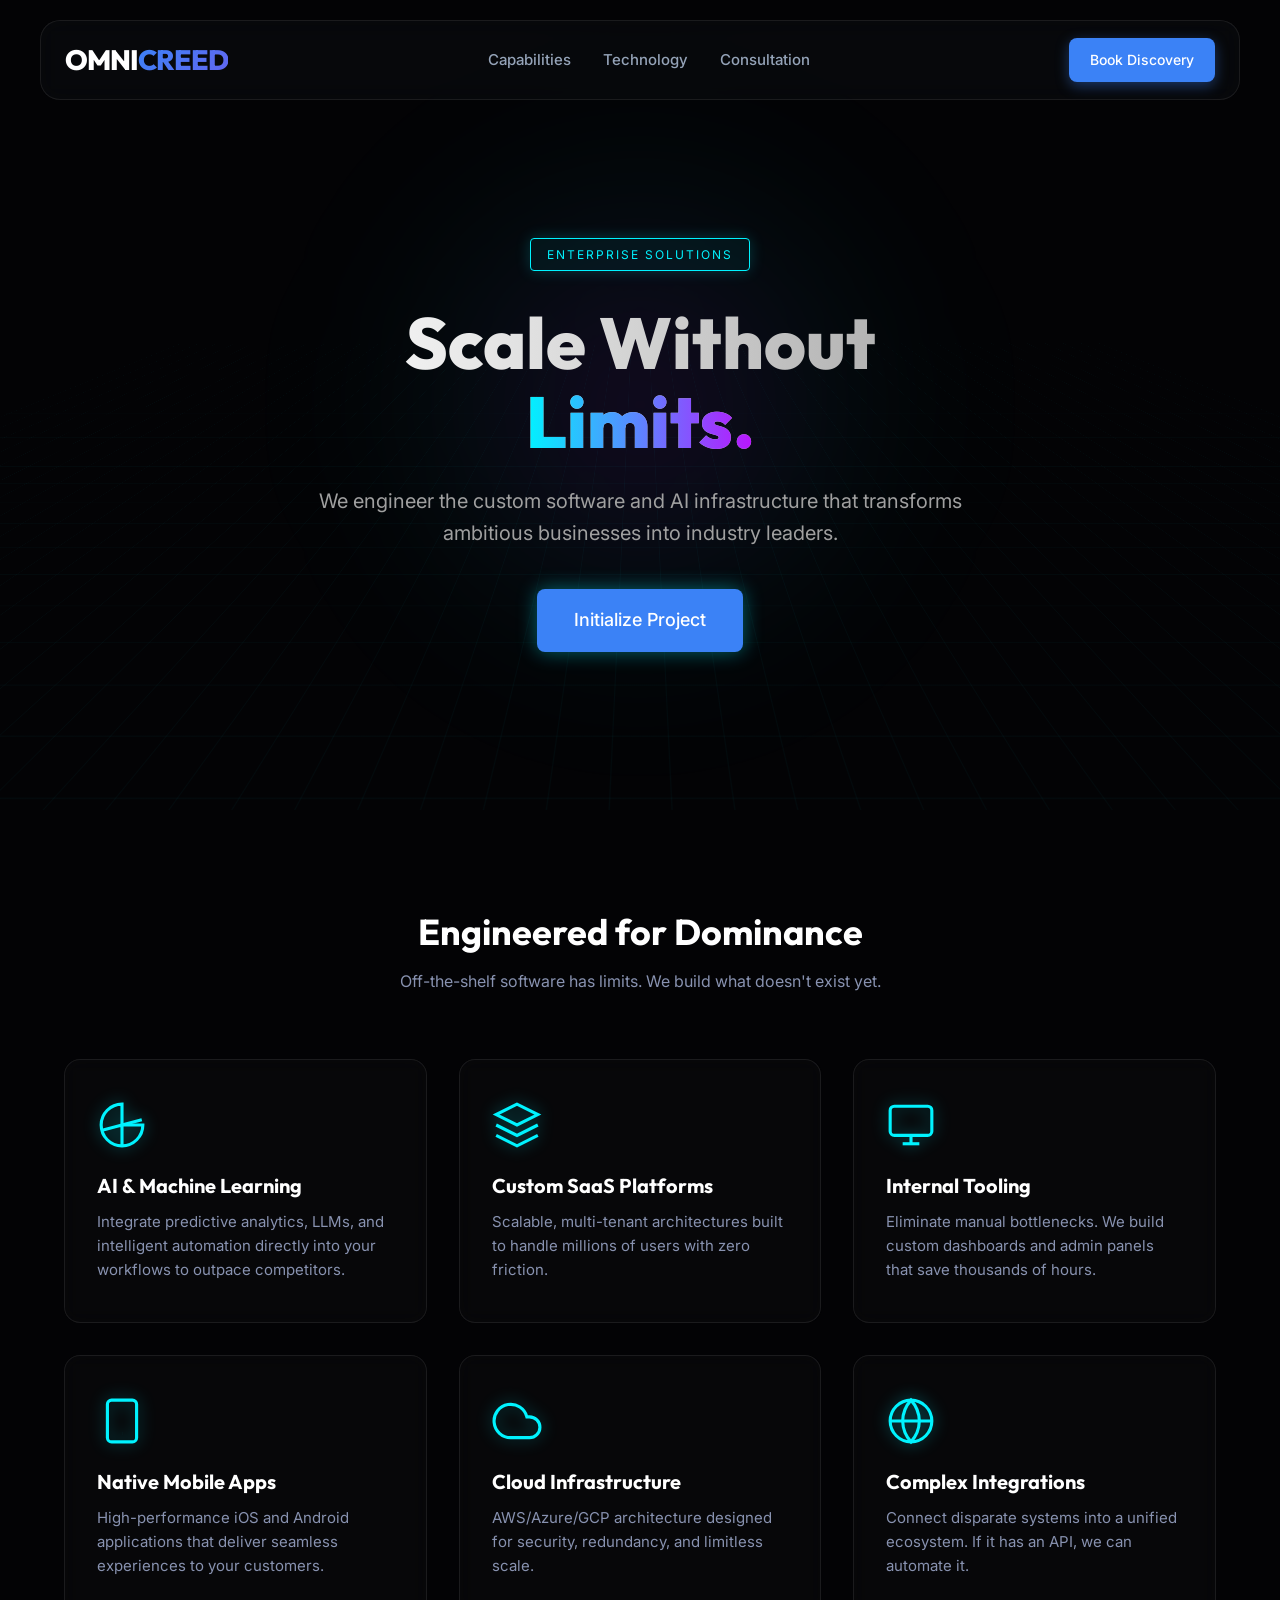
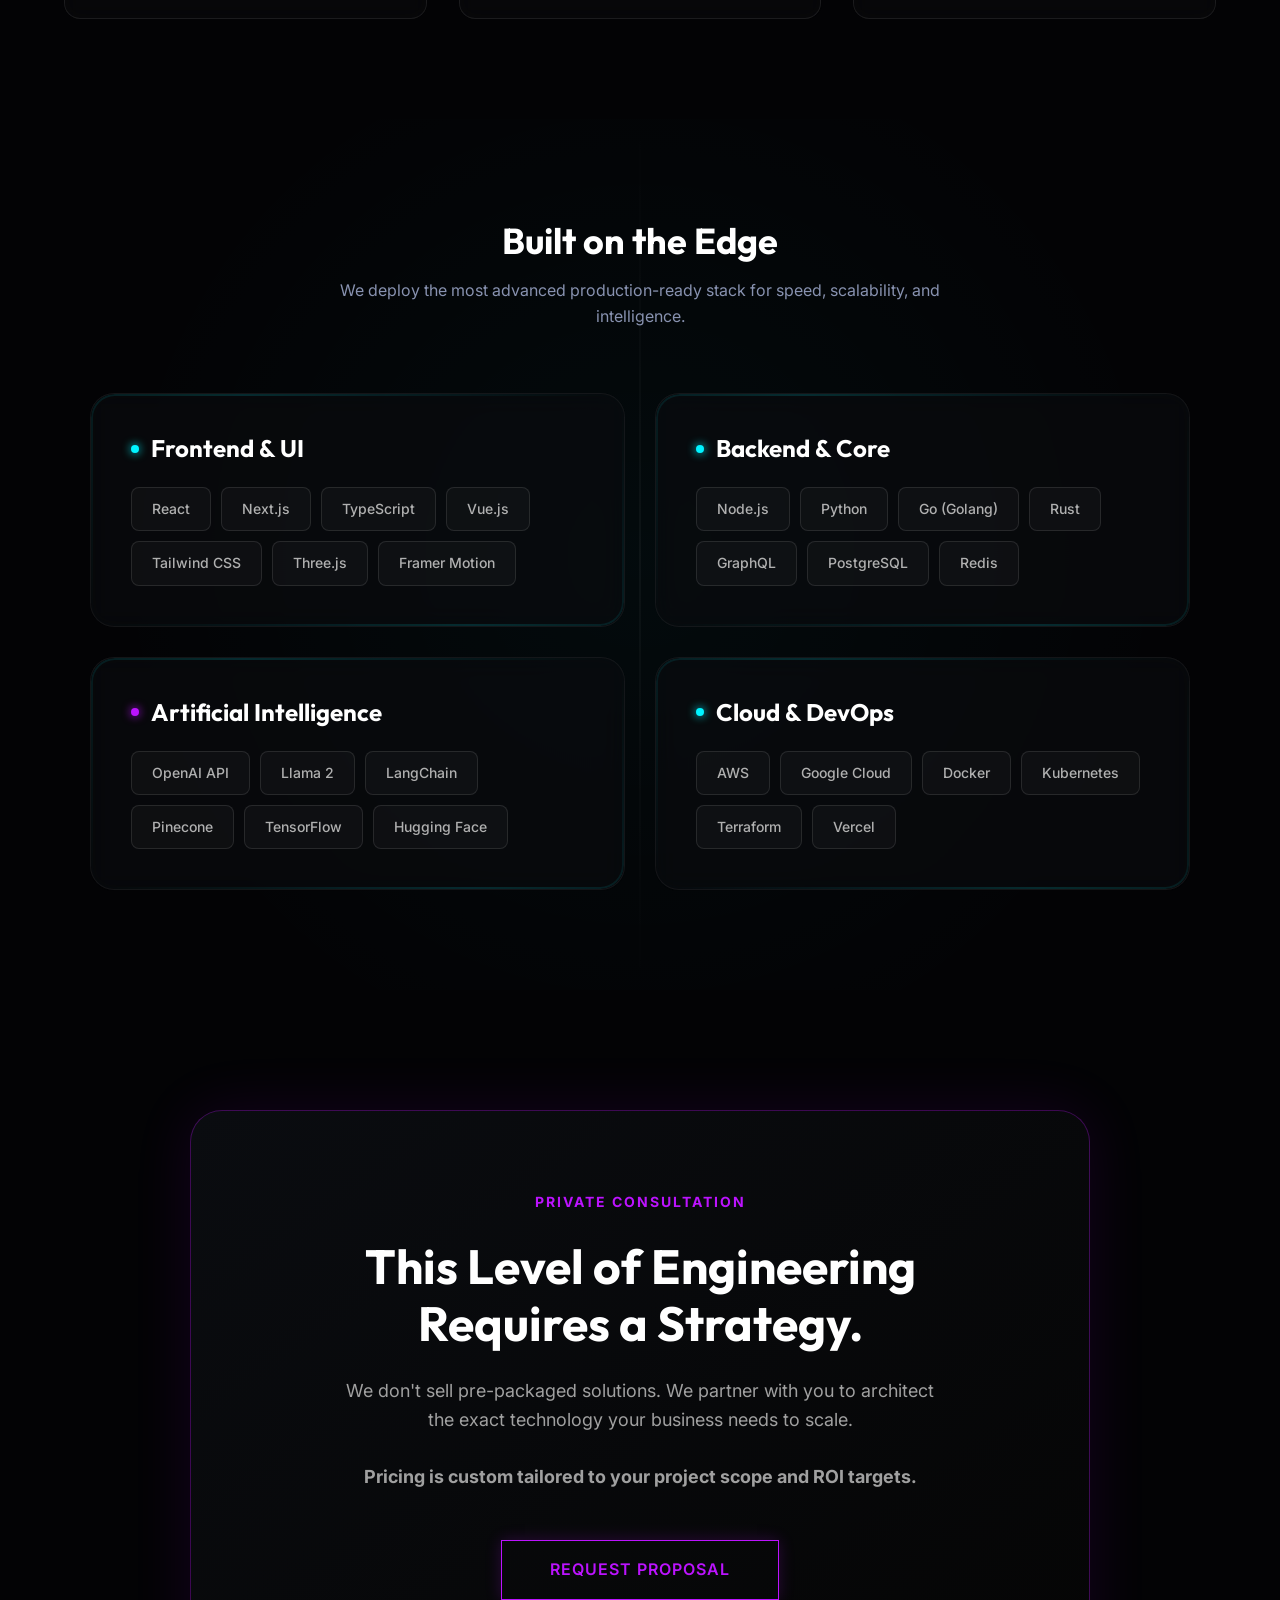
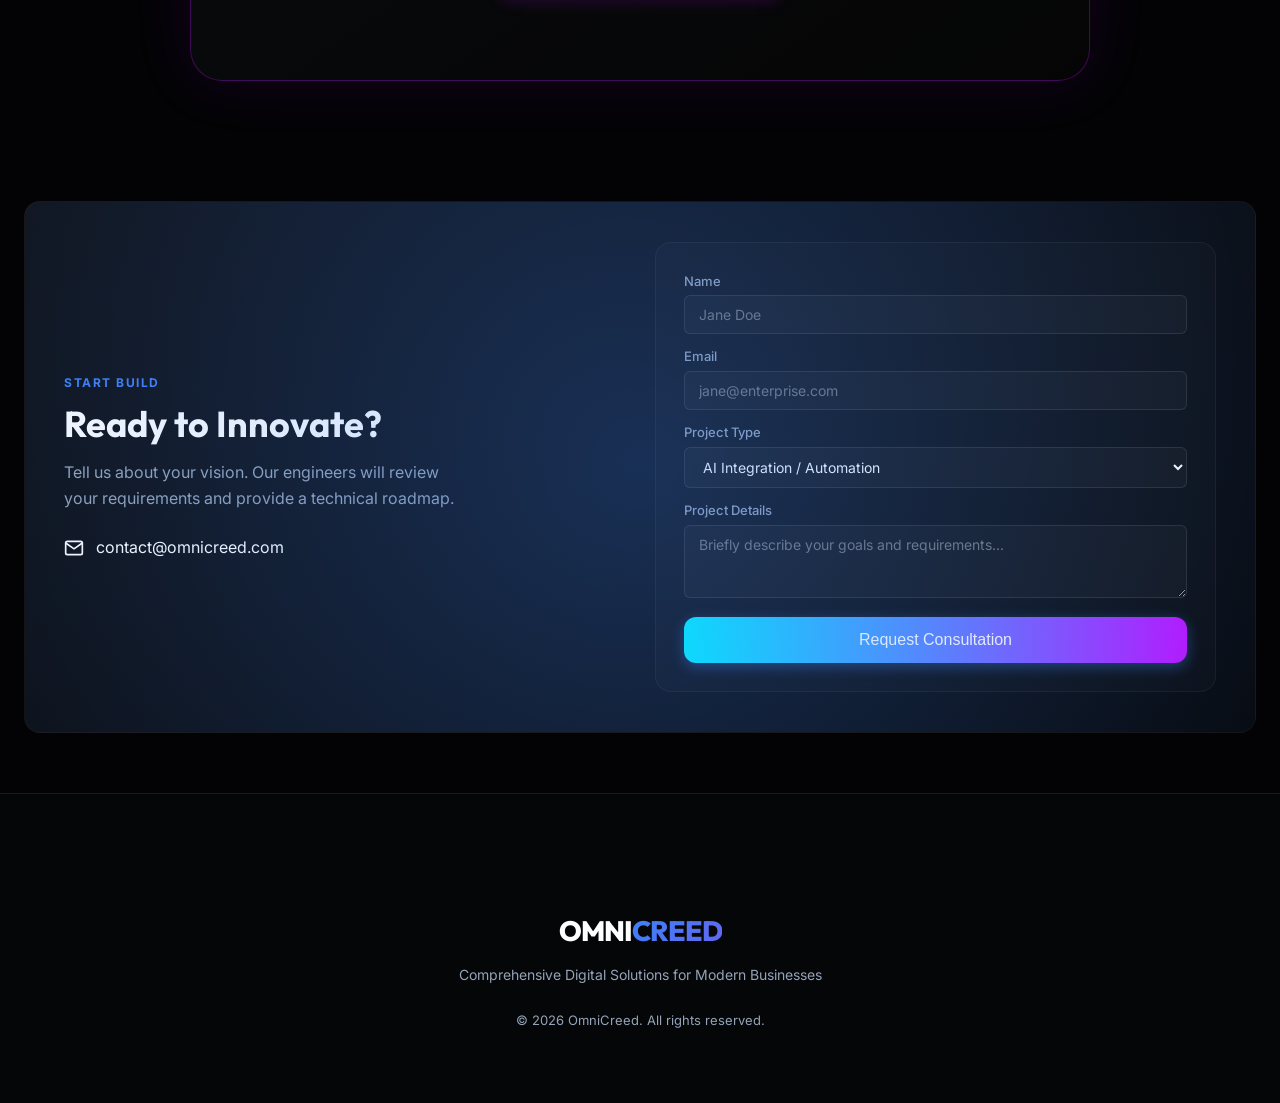
==== custom-software.html @ 6069b37b "yeiyeiyeiiii" ====
<!DOCTYPE html>
<html lang="en">

<head>
    <meta charset="UTF-8">
    <meta name="viewport" content="width=device-width, initial-scale=1.0">
    <meta name="description"
        content="Enterprise-grade custom software and AI solutions. We build the technology that powers your next stage of growth.">
    <title>Custom Software & AI | OmniCreed</title>
    <link rel="preconnect" href="https://fonts.googleapis.com">
    <link rel="preconnect" href="https://fonts.gstatic.com" crossorigin>
    <link
        href="https://fonts.googleapis.com/css2?family=Inter:wght@300;400;500;600;700;800&family=Outfit:wght@500;700;800&display=swap"
        rel="stylesheet">
    <link rel="stylesheet" href="styles.css?v=2">
    <link rel="stylesheet" href="software-styles.css?v=1">
</head>

<body class="software-page">
    <!-- Mobile Nav (hidden by default, shown via JS) -->
    <div class="mobile-nav-overlay" style="display:none;opacity:0;visibility:hidden;"></div>
    <nav class="mobile-nav" style="display:none;visibility:hidden;">
        <a href="index.html">Home</a>
        <a href="#capabilities">Services</a>
        <a href="#consult">Consultation</a>
        <a href="#contact">Contact</a>
    </nav>

    <!-- Header -->
    <header class="site-header">
        <div class="container header-container">
            <a href="index.html" class="logo">OMNI<span>CREED</span></a>
            <nav class="main-nav">
                <ul>
                    <li><a href="#capabilities">Capabilities</a></li>
                    <li><a href="#tech">Technology</a></li>
                    <li><a href="#consult">Consultation</a></li>
                </ul>
            </nav>
            <div style="display:flex;gap:16px;align-items:center;">
                <a href="#consult" class="btn btn-primary btn-sm hidden-mobile">Book Discovery</a>
                <button class="mobile-menu-toggle" style="display:none;">☰</button>
            </div>
        </div>
    </header>

    <!-- Hero -->
    <section class="software-hero">
        <div class="hero-glow"></div>
        <div class="container hero-content">
            <div class="tech-tag">Enterprise Solutions</div>
            <h1 class="glitch-text">Scale Without <br><span class="glitch-accent">Limits.</span></h1>
            <p style="font-size: 20px; color: #a0a0a0; max-width: 700px; margin: 0 auto 40px; line-height: 1.6;">
                We engineer the custom software and AI infrastructure that transforms ambitious businesses into industry
                leaders.
            </p>
            <div style="display: flex; gap: 16px; justify-content: center;">
                <a href="#consult" class="btn btn-primary btn-lg"
                    style="box-shadow: 0 0 20px rgba(0, 243, 255, 0.4);">Initialize Project</a>
            </div>
        </div>
    </section>



    <!-- Capabilities / Tech Grid -->
    <section id="capabilities" style="padding: 100px 0; position: relative; z-index: 2;">
        <div class="container">
            <div class="section-header">
                <h2 style="font-size: 36px; color: white; margin-bottom: 16px; font-family: var(--font-heading);">
                    Engineered for Dominance
                </h2>
                <p style="color: #8892b0; max-width: 600px; margin: 0 auto;">
                    Off-the-shelf software has limits. We build what doesn't exist yet.
                </p>
            </div>

            <div class="tech-grid">
                <!-- AI Integration -->
                <div class="tech-card">
                    <div class="tech-icon">
                        <svg viewBox="0 0 24 24" fill="none" stroke="currentColor" stroke-width="1.5">
                            <path d="M12 2a10 10 0 1 0 10 10H12V2z" />
                            <path d="M12 12L2.5 14.5M12 12V22M12 12l9.5-2.5" />
                        </svg>
                    </div>
                    <h3>AI & Machine Learning</h3>
                    <p>Integrate predictive analytics, LLMs, and intelligent automation directly into your workflows to
                        outpace competitors.</p>
                </div>

                <!-- SaaS Development -->
                <div class="tech-card">
                    <div class="tech-icon">
                        <svg viewBox="0 0 24 24" fill="none" stroke="currentColor" stroke-width="1.5">
                            <polygon points="12 2 2 7 12 12 22 7 12 2" />
                            <polyline points="2 17 12 22 22 17" />
                            <polyline points="2 12 12 17 22 12" />
                        </svg>
                    </div>
                    <h3>Custom SaaS Platforms</h3>
                    <p>Scalable, multi-tenant architectures built to handle millions of users with zero friction.</p>
                </div>

                <!-- Process Automation -->
                <div class="tech-card">
                    <div class="tech-icon">
                        <svg viewBox="0 0 24 24" fill="none" stroke="currentColor" stroke-width="1.5">
                            <rect x="2" y="3" width="20" height="14" rx="2" ry="2" />
                            <line x1="8" y1="21" x2="16" y2="21" />
                            <line x1="12" y1="17" x2="12" y2="21" />
                        </svg>
                    </div>
                    <h3>Internal Tooling</h3>
                    <p>Eliminate manual bottlenecks. We build custom dashboards and admin panels that save thousands of
                        hours.</p>
                </div>

                <!-- Mobile Apps -->
                <div class="tech-card">
                    <div class="tech-icon">
                        <svg viewBox="0 0 24 24" fill="none" stroke="currentColor" stroke-width="1.5">
                            <rect x="5" y="2" width="14" height="20" rx="2" ry="2" />
                            <line x1="12" y1="18" x2="12.01" y2="18" />
                        </svg>
                    </div>
                    <h3>Native Mobile Apps</h3>
                    <p>High-performance iOS and Android applications that deliver seamless experiences to your
                        customers.</p>
                </div>

                <!-- Cloud Infrastructure -->
                <div class="tech-card">
                    <div class="tech-icon">
                        <svg viewBox="0 0 24 24" fill="none" stroke="currentColor" stroke-width="1.5">
                            <path d="M18 10h-1.26A8 8 0 1 0 9 20h9a5 5 0 0 0 0-10z" />
                        </svg>
                    </div>
                    <h3>Cloud Infrastructure</h3>
                    <p>AWS/Azure/GCP architecture designed for security, redundancy, and limitless scale.</p>
                </div>

                <!-- API Integration -->
                <div class="tech-card">
                    <div class="tech-icon">
                        <svg viewBox="0 0 24 24" fill="none" stroke="currentColor" stroke-width="1.5">
                            <circle cx="12" cy="12" r="10" />
                            <line x1="2" y1="12" x2="22" y2="12" />
                            <path
                                d="M12 2a15.3 15.3 0 0 1 4 10 15.3 15.3 0 0 1-4 10 15.3 15.3 0 0 1-4-10 15.3 15.3 0 0 1 4-10z" />
                        </svg>
                    </div>
                    <h3>Complex Integrations</h3>
                    <p>Connect disparate systems into a unified ecosystem. If it has an API, we can automate it.</p>
                </div>
            </div>
        </div>
    </section>

    <!-- Tech Stack / Tooling Section -->
    <section id="tech" class="tech-stack-section">
        <div class="container">
            <div class="section-header">
                <h2 style="font-size: 36px; color: white; margin-bottom: 16px; font-family: var(--font-heading);">
                    Built on the Edge
                </h2>
                <p style="color: #8892b0; max-width: 600px; margin: 0 auto;">
                    We deploy the most advanced production-ready stack for speed, scalability, and intelligence.
                </p>
            </div>

            <div class="stack-grid">
                <!-- Frontend -->
                <div class="stack-category">
                    <h3>Frontend & UI</h3>
                    <div class="stack-tags">
                        <span class="tech-pill">React</span>
                        <span class="tech-pill">Next.js</span>
                        <span class="tech-pill">TypeScript</span>
                        <span class="tech-pill">Vue.js</span>
                        <span class="tech-pill">Tailwind CSS</span>
                        <span class="tech-pill">Three.js</span>
                        <span class="tech-pill">Framer Motion</span>
                    </div>
                </div>

                <!-- Backend -->
                <div class="stack-category">
                    <h3>Backend & Core</h3>
                    <div class="stack-tags">
                        <span class="tech-pill">Node.js</span>
                        <span class="tech-pill">Python</span>
                        <span class="tech-pill">Go (Golang)</span>
                        <span class="tech-pill">Rust</span>
                        <span class="tech-pill">GraphQL</span>
                        <span class="tech-pill">PostgreSQL</span>
                        <span class="tech-pill">Redis</span>
                    </div>
                </div>

                <!-- AI & ML -->
                <div class="stack-category">
                    <h3>Artificial Intelligence</h3>
                    <div class="stack-tags">
                        <span class="tech-pill pill-ai">OpenAI API</span>
                        <span class="tech-pill pill-ai">Llama 2</span>
                        <span class="tech-pill pill-ai">LangChain</span>
                        <span class="tech-pill pill-ai">Pinecone</span>
                        <span class="tech-pill pill-ai">TensorFlow</span>
                        <span class="tech-pill pill-ai">Hugging Face</span>
                    </div>
                </div>

                <!-- Cloud -->
                <div class="stack-category">
                    <h3>Cloud & DevOps</h3>
                    <div class="stack-tags">
                        <span class="tech-pill">AWS</span>
                        <span class="tech-pill">Google Cloud</span>
                        <span class="tech-pill">Docker</span>
                        <span class="tech-pill">Kubernetes</span>
                        <span class="tech-pill">Terraform</span>
                        <span class="tech-pill">Vercel</span>
                    </div>
                </div>
            </div>
        </div>
    </section>

    <!-- Hidden Pricing / Consultation -->
    <section id="consult" class="consult-section">
        <div class="container">
            <div class="consult-card">
                <span class="consult-label">Private Consultation</span>
                <h2 class="consult-title">This Level of Engineering<br>Requires a Strategy.</h2>
                <p class="consult-desc">
                    We don't sell pre-packaged solutions. We partner with you to architect the exact technology your
                    business needs to scale.
                    <br><br>
                    <strong>Pricing is custom tailored to your project scope and ROI targets.</strong>
                </p>
                <div style="display: flex; gap: 20px; justify-content: center; flex-wrap: wrap;">
                    <a href="#contact" class="btn-neon">Request Proposal</a>
                </div>
            </div>
        </div>
    </section>

    <!-- Contact Form (Standard but styled for context) -->
    <section id="contact" class="cta-section" style="margin:0 24px 60px;">
        <div class="cta-bg-glimmer"></div>
        <div class="container cta-grid">
            <div class="cta-text-content">
                <span class="text-gradient"
                    style="font-weight:700;letter-spacing:1.5px;text-transform:uppercase;font-size:12px;display:block;margin-bottom:12px;">Start
                    Build</span>
                <h2 class="cta-title" style="font-size:36px;margin-bottom:16px;line-height:1.1;">Ready to Innovate?</h2>
                <p class="cta-text" style="font-size:16px;color:var(--text-muted);max-width:400px;margin-bottom:24px;">
                    Tell us about your vision. Our engineers will review your requirements and provide a technical
                    roadmap.
                </p>
                <div style="display:flex;align-items:center;gap:12px;color:white;margin-top:20px;">
                    <svg width="20" height="20" fill="none" stroke="currentColor" stroke-width="2" viewBox="0 0 24 24">
                        <path d="M4 4h16c1.1 0 2 .9 2 2v12c0 1.1-.9 2-2 2H4c-1.1 0-2-.9-2-2V6c0-1.1.9-2 2-2z" />
                        <path d="M22 6l-10 7L2 6" />
                    </svg>
                    contact@omnicreed.com
                </div>
            </div>
            <div
                style="background:rgba(255,255,255,0.02);padding:28px;border-radius:16px;border:1px solid rgba(255,255,255,0.05);">
                <form class="contact-form-detailed" name="software-inquiry" method="POST" data-netlify="true"
                    data-netlify-honeypot="bot-field">
                    <input type="hidden" name="form-name" value="software-inquiry">
                    <p style="display:none;"><label>Don't fill this out: <input name="bot-field" /></label></p>
                    <div class="form-group"><label for="name">Name</label><input type="text" id="name" name="name"
                            placeholder="Jane Doe" required></div>
                    <div class="form-group"><label for="email">Email</label><input type="email" id="email" name="email"
                            placeholder="jane@enterprise.com" required></div>
                    <div class="form-group"><label for="project-type">Project Type</label>
                        <select id="project-type" name="project-type"
                            style="width:100%;background:rgba(255,255,255,0.03);border:1px solid rgba(255,255,255,0.1);border-radius:6px;padding:10px 14px;color:white;font-family:var(--font-sans);font-size:14px;">
                            <option value="ai-integration">AI Integration / Automation</option>
                            <option value="saas-platform">Custom SaaS Platform</option>
                            <option value="mobile-app">Mobile Application</option>
                            <option value="internal-tool">Internal Tooling / Dashboard</option>
                            <option value="other">Other / Consultation</option>
                        </select>
                    </div>
                    <div class="form-group"><label for="message">Project Details</label><textarea id="message"
                            name="message" rows="3"
                            placeholder="Briefly describe your goals and requirements..."></textarea></div>
                    <button type="submit" class="btn btn-primary"
                        style="width:100%;text-align:center;padding:14px;font-size:16px;border-radius:12px; background: linear-gradient(90deg, var(--neon-blue), var(--neon-purple)); border: none;">Request
                        Consultation</button>
                </form>
            </div>
        </div>
    </section>

    <!-- Footer -->
    <footer class="site-footer">
        <div class="container" style="text-align:center;padding:40px 24px;">
            <a href="index.html" class="logo" style="display:block;margin-bottom:16px;">OMNI<span>CREED</span></a>
            <p style="color:var(--text-muted);font-size:14px;margin-bottom:24px;">Comprehensive Digital Solutions for
                Modern Businesses</p>
            <p style="color:var(--text-muted);font-size:13px;">&copy; 2026 OmniCreed. All rights reserved.</p>
        </div>
    </footer>

    <script src="script.js?v=2"></script>
</body>

</html>
---- styles.css ----
/* 
   OmniCreed - High-End Agency Theme
   Main Styling 
*/

:root {
    /* Color Palette - Dark Neutral Base + Accents */
    --bg-dark: #0a0c10;
    --bg-card: #13161c;
    --bg-card-hover: #1c2029;
    --text-main: #f0f4f8;
    --text-muted: #94a3b8;

    --primary: #3b82f6;
    /* Vibrant Blue */
    --primary-glow: rgba(59, 130, 246, 0.4);
    --secondary: #6366f1;
    /* Indigo */

    --accent-gradient: linear-gradient(135deg, #3b82f6 0%, #6366f1 100%);

    --border-color: rgba(255, 255, 255, 0.08);

    /* Typography */
    --font-sans: 'Inter', sans-serif;
    --font-heading: 'Outfit', sans-serif;

    /* Spacing */
    --container-max: 1200px;
    --header-height: 80px;
}

@media (max-width: 992px) {
    .hidden-mobile {
        display: none !important;
    }
}

/* Reset & Base */
* {
    margin: 0;
    padding: 0;
    box-sizing: border-box;
}

html {
    scroll-behavior: smooth;
    scroll-padding-top: 120px;
    /* Account for fixed header + spacing */
}

body {
    background-color: var(--bg-dark);
    color: var(--text-main);
    font-family: var(--font-sans);
    line-height: 1.6;
    -webkit-font-smoothing: antialiased;
    overflow-x: hidden;
}

h1,
h2,
h3,
h4,
.logo {
    font-family: var(--font-heading);
    color: #fff;
    line-height: 1.2;
}

a {
    text-decoration: none;
    color: inherit;
    transition: all 0.3s ease;
}

ul {
    list-style: none;
}

.container {
    max-width: var(--container-max);
    margin: 0 auto;
    padding: 0 24px;
}

/* Utilities */
.text-gradient {
    background: var(--accent-gradient);
    -webkit-background-clip: text;
    -webkit-text-fill-color: transparent;
    background-clip: text;
}

/* Buttons */
.btn {
    display: inline-block;
    padding: 12px 28px;
    border-radius: 8px;
    font-weight: 500;
    font-size: 16px;
    cursor: pointer;
    transition: all 0.3s cubic-bezier(0.4, 0, 0.2, 1);
}

.btn-sm {
    padding: 10px 20px;
    font-size: 14px;
}

.btn-lg {
    padding: 16px 36px;
    font-size: 18px;
}

.btn-primary {
    background: var(--primary);
    color: white;
    box-shadow: 0 4px 14px var(--primary-glow);
    border: 1px solid transparent;
}

.btn-primary:hover {
    transform: translateY(-2px);
    box-shadow: 0 6px 20px var(--primary-glow);
    background: #2563eb;
}

.btn-secondary {
    background: rgba(255, 255, 255, 0.05);
    color: white;
    border: 1px solid var(--border-color);
}

.btn-secondary:hover {
    background: rgba(255, 255, 255, 0.1);
    border-color: rgba(255, 255, 255, 0.2);
}

/* Header */
.site-header {
    position: fixed;
    top: 20px;
    left: 0;
    right: 0;
    margin: 0 auto;
    width: 94%;
    max-width: 1200px;
    height: var(--header-height);

    /* Default background */
    background-color: rgba(10, 12, 16, 0.6);

    backdrop-filter: blur(12px);
    border: 1px solid rgba(255, 255, 255, 0.08);
    border-radius: 20px;
    z-index: 1000;
    display: flex;
    align-items: center;
    transition: all 0.3s ease;
}

.site-header.scrolled {
    background-color: rgba(10, 12, 16, 0.95);
    box-shadow: 0 10px 30px -10px rgba(0, 0, 0, 0.5);
    border-color: rgba(255, 255, 255, 0.15);
    top: 10px;
    /* Subtle movement on scroll or stay at 20px? Let's keep it at 20px or tighter */
}

.header-container {
    width: 100%;
    display: flex;
    align-items: center;
    justify-content: space-between;
}

.logo {
    font-family: var(--font-heading);
    font-weight: 800;
    font-size: 28px;
    letter-spacing: -1px;
    text-transform: uppercase;
    color: white;
    text-decoration: none;
    display: flex;
    align-items: center;
}

.logo span {
    background: var(--accent-gradient);
    -webkit-background-clip: text;
    -webkit-text-fill-color: transparent;
    background-clip: text;
    color: transparent;
}

.main-nav ul {
    display: flex;
    gap: 32px;
}

.main-nav a {
    font-size: 15px;
    color: var(--text-muted);
    font-weight: 500;
}

.main-nav a:hover {
    color: white;
}

/* Hero Section */
.hero-section {
    position: relative;
    padding-top: calc(var(--header-height) + 100px);
    padding-bottom: 120px;
    min-height: 90vh;
    display: flex;
    align-items: center;
    overflow: hidden;
}

.hero-bg-accent {
    position: absolute;
    top: -20%;
    right: -10%;
    width: 800px;
    height: 800px;
    background: radial-gradient(circle, rgba(59, 130, 246, 0.15) 0%, rgba(10, 12, 16, 0) 70%);
    pointer-events: none;
    z-index: 0;
}

.hero-content {
    position: relative;
    z-index: 1;
    max-width: 800px;
}

.hero-title {
    font-size: 64px;
    font-weight: 800;
    letter-spacing: -1.5px;
    margin-bottom: 24px;
    line-height: 1.1;
}

.hero-subtitle {
    font-size: 20px;
    color: var(--text-muted);
    max-width: 600px;
    margin-bottom: 40px;
}

.hero-cta-group {
    display: flex;
    gap: 16px;
}

/* Trust Strip */
.trust-strip {
    border-top: 1px solid var(--border-color);
    border-bottom: 1px solid var(--border-color);
    padding: 32px 0;
    background: rgba(255, 255, 255, 0.01);
}

.trust-container {
    display: flex;
    align-items: center;
    justify-content: space-between;
    flex-wrap: wrap;
    gap: 32px;
}

.trust-label {
    font-size: 14px;
    text-transform: uppercase;
    letter-spacing: 1px;
    color: var(--text-muted);
    font-weight: 600;
}

.trust-metrics {
    display: flex;
    gap: 48px;
}

.metric-item {
    display: flex;
    align-items: center;
    gap: 12px;
}

.metric-value {
    font-family: var(--font-heading);
    font-weight: 700;
    font-size: 24px;
    color: white;
}

.metric-desc {
    font-size: 14px;
    color: var(--text-muted);
}

/* Section Header */
.section-header {
    text-align: center;
    margin-bottom: 64px;
    max-width: 700px;
    margin-left: auto;
    margin-right: auto;
}

.section-title {
    font-size: 40px;
    margin-bottom: 16px;
    letter-spacing: -1px;
}

.section-desc {
    color: var(--text-muted);
    font-size: 18px;
}

/* Services */
.services-section {
    padding: 120px 0;
}

.services-grid {
    display: grid;
    grid-template-columns: repeat(auto-fit, minmax(300px, 1fr));
    gap: 24px;
}

.service-card {
    background: var(--bg-card);
    border: 1px solid var(--border-color);
    padding: 40px;
    border-radius: 16px;
    transition: all 0.3s ease;
    cursor: pointer;
    display: block;
    text-decoration: none;
    color: inherit;
}

.service-card:hover {
    transform: translateY(-5px);
    background: var(--bg-card-hover);
    border-color: rgba(59, 130, 246, 0.3);
    box-shadow: 0 20px 40px -10px rgba(0, 0, 0, 0.5);
}

.service-icon {
    width: 48px;
    height: 48px;
    margin-bottom: 24px;
    color: var(--primary);
    background: rgba(59, 130, 246, 0.1);
    border-radius: 10px;
    display: flex;
    align-items: center;
    justify-content: center;
    padding: 10px;
}

.service-card h3 {
    font-size: 20px;
    margin-bottom: 12px;
}

.service-card p {
    color: var(--text-muted);
    font-size: 15px;
    line-height: 1.6;
}

/* Process */
.process-section {
    padding: 100px 0;
    position: relative;
    background: linear-gradient(180deg, var(--bg-dark) 0%, #0f1218 100%);
}

.process-steps {
    display: flex;
    align-items: flex-start;
    justify-content: space-between;
    position: relative;
}

.step-item {
    flex: 1;
    position: relative;
    z-index: 2;
    padding-right: 20px;
}

.step-number {
    font-size: 64px;
    font-weight: 800;
    color: rgba(255, 255, 255, 0.05);
    line-height: 1;
    margin-bottom: -20px;
    margin-left: -10px;
}

.step-item h4 {
    font-size: 20px;
    margin-bottom: 8px;
    color: var(--primary);
}

.step-item p {
    font-size: 14px;
    color: var(--text-muted);
}

.step-connector {
    flex-grow: 1;
    height: 1px;
    background: var(--border-color);
    margin-top: 40px;
    display: block;
}

.step-item:last-child {
    padding-right: 0;
}

.step-connector:last-child {
    display: none;
}

/* Why Choose Us */
.why-us-section {
    padding: 120px 0;
}

.why-us-grid {
    display: grid;
    grid-template-columns: 1fr 1fr;
    gap: 80px;
    align-items: center;
}

.why-us-intro {
    font-size: 24px;
    font-weight: 500;
    margin-bottom: 40px;
    line-height: 1.4;
}

.why-us-list li {
    display: flex;
    gap: 16px;
    margin-bottom: 24px;
}

.list-icon {
    width: 24px;
    height: 24px;
    background: var(--primary);
    border-radius: 50%;
    display: flex;
    align-items: center;
    justify-content: center;
    font-size: 12px;
    color: white;
    flex-shrink: 0;
    margin-top: 4px;
}

.why-us-list strong {
    display: block;
    font-size: 18px;
    margin-bottom: 4px;
    color: white;
}

.why-us-list p {
    color: var(--text-muted);
}

.why-us-visual {
    position: relative;
    height: 500px;
    background: var(--bg-card);
    border-radius: 24px;
    border: 1px solid var(--border-color);
    overflow: hidden;
}

.abstract-shape {
    position: absolute;
    top: -50%;
    left: -50%;
    width: 200%;
    height: 200%;
    background: radial-gradient(circle, rgba(99, 102, 241, 0.1) 0%, rgba(10, 12, 16, 0) 50%);
    animation: rotate 20s linear infinite;
}

@keyframes rotate {
    from {
        transform: rotate(0deg);
    }

    to {
        transform: rotate(360deg);
    }
}

.card-visual {
    position: absolute;
    background: rgba(255, 255, 255, 0.05);
    backdrop-filter: blur(20px);
    border: 1px solid rgba(255, 255, 255, 0.1);
    padding: 20px;
    border-radius: 16px;
    box-shadow: 0 20px 40px rgba(0, 0, 0, 0.3);
}

.card-1 {
    top: 25%;
    left: 15%;
    width: 260px;
}

.card-header {
    display: flex;
    justify-content: space-between;
    align-items: center;
    margin-bottom: 12px;
}

.card-header span {
    font-size: 14px;
    color: var(--text-muted);
}

.badge-success {
    background: rgba(74, 222, 128, 0.15);
    color: #4ade80;
    padding: 4px 8px;
    border-radius: 12px;
    font-size: 12px !important;
    font-weight: 700;
}

.graph-wrapper {
    width: 100%;
    height: 80px;
    overflow: hidden;
    position: relative;
    border-bottom: 1px solid rgba(255, 255, 255, 0.05);
}

.graph-path-line {
    stroke-dasharray: 200;
    stroke-dashoffset: 200;
    animation: drawGraph 2.5s ease-out forwards infinite;
}

.graph-path-fill {
    opacity: 0;
    animation: fadeGraph 2.5s ease-out forwards infinite;
}

@keyframes drawGraph {
    0% {
        stroke-dashoffset: 200;
    }

    40% {
        stroke-dashoffset: 0;
    }

    90% {
        stroke-dashoffset: 0;
    }

    /* Pause */
    100% {
        stroke-dashoffset: 0;
    }
}

@keyframes fadeGraph {
    0% {
        opacity: 0;
    }

    40% {
        opacity: 1;
    }

    90% {
        opacity: 1;
    }

    /* Pause */
    100% {
        opacity: 1;
    }
}

.card-2 {
    bottom: 20%;
    right: 15%;
    width: 180px;
}

/* Removed old cta-section styles to avoid duplication, new definition is below */

.cta-bg-glimmer {
    position: absolute;
    top: -50%;
    left: -50%;
    width: 200%;
    height: 200%;
    background: radial-gradient(circle, rgba(59, 130, 246, 0.3) 0%, rgba(0, 0, 0, 0) 60%);
    pointer-events: none;
}

.cta-content {
    position: relative;
    z-index: 1;
}

.cta-title {
    font-size: 48px;
    margin-bottom: 16px;
}

.cta-text {
    font-size: 20px;
    color: rgba(255, 255, 255, 0.8);
    margin-bottom: 40px;
}

/* Detailed Contact Form */
.contact-form-detailed {
    width: 100%;
}

.form-group {
    margin-bottom: 12px;
}

.form-group label {
    display: block;
    margin-bottom: 4px;
    color: var(--text-muted);
    font-size: 13px;
    font-weight: 500;
}

.form-group input,
.form-group textarea {
    width: 100%;
    background: rgba(255, 255, 255, 0.03);
    border: 1px solid rgba(255, 255, 255, 0.1);
    border-radius: 6px;
    padding: 10px 14px;
    color: white;
    font-size: 14px;
    font-family: var(--font-sans);
    transition: all 0.3s ease;
    resize: vertical;
}

.form-group input:focus,
.form-group textarea:focus {
    background: rgba(255, 255, 255, 0.08);
    border-color: var(--primary);
    box-shadow: 0 0 0 3px rgba(59, 130, 246, 0.1);
}

.cta-section {
    padding: 40px 0;
    margin: 30px 24px;
    border-radius: 16px;
    /* Elegant dark background instead of harsh blue */
    background: linear-gradient(145deg, #0f1218 0%, #050608 100%);
    border: 1px solid rgba(255, 255, 255, 0.05);
    position: relative;
    overflow: hidden;
}

.cta-grid {
    display: grid;
    grid-template-columns: 1fr 1fr;
    gap: 30px;
    align-items: center;
}

@media (max-width: 900px) {
    .cta-grid {
        grid-template-columns: 1fr;
        gap: 40px;
    }
}

/* Footer */
.site-footer {
    border-top: 1px solid var(--border-color);
    padding: 80px 0 32px;
    background: #050608;
}

.footer-grid {
    display: grid;
    grid-template-columns: 2fr 1fr 1fr 1fr;
    gap: 64px;
    margin-bottom: 64px;
}

.footer-tagline {
    color: var(--text-muted);
    margin-top: 16px;
}

.footer-links h4 {
    font-size: 16px;
    margin-bottom: 24px;
    color: white;
}

.footer-links li {
    margin-bottom: 12px;
}

.footer-links a {
    color: var(--text-muted);
    font-size: 14px;
}

.footer-links a:hover {
    color: var(--primary);
}

.footer-bottom {
    border-top: 1px solid var(--border-color);
    padding-top: 32px;
    text-align: center;
    color: var(--text-muted);
    font-size: 13px;
}

/* Responsive */
@media (max-width: 992px) {
    .hero-title {
        font-size: 48px;
    }

    .process-steps {
        flex-direction: column;
        gap: 32px;
    }

    .step-connector {
        display: none;
    }

    .why-us-grid {
        grid-template-columns: 1fr;
    }

    .footer-grid {
        grid-template-columns: 1fr 1fr;
        gap: 40px;
    }

    .main-nav {
        display: none;
        /* For simplicity in this iteration, typically a burger menu */
    }
}

@media (max-width: 768px) {
    .trust-container {
        flex-direction: column;
        align-items: flex-start;
    }

    .trust-metrics {
        flex-wrap: wrap;
        gap: 24px;
    }
}

/* Pricing Section */
.pricing-section {
    padding: 100px 0;
    background: linear-gradient(180deg, var(--bg-dark) 0%, #0f1218 100%);
}

.pricing-grid {
    display: grid;
    grid-template-columns: repeat(auto-fit, minmax(300px, 1fr));
    gap: 32px;
    margin-top: 64px;
}

.pricing-card {
    background: var(--bg-card);
    border: 1px solid var(--border-color);
    border-radius: 20px;
    padding: 40px;
    position: relative;
    transition: all 0.3s ease;
    display: flex;
    flex-direction: column;
}

.pricing-card:hover {
    transform: translateY(-8px);
    border-color: rgba(59, 130, 246, 0.4);
    box-shadow: 0 20px 40px -10px rgba(0, 0, 0, 0.5);
}

.pricing-card.featured {
    background: linear-gradient(145deg, #1e2330 0%, #13161c 100%);
    border-color: rgba(59, 130, 246, 0.3);
}

.popular-badge {
    position: absolute;
    top: -12px;
    left: 50%;
    transform: translateX(-50%);
    background: var(--primary);
    color: white;
    padding: 6px 16px;
    border-radius: 20px;
    font-size: 12px;
    font-weight: 700;
    text-transform: uppercase;
    letter-spacing: 1px;
    box-shadow: 0 4px 12px rgba(59, 130, 246, 0.4);
}

.price-header {
    text-align: center;
    margin-bottom: 32px;
}

.plan-name {
    font-size: 18px;
    color: var(--text-muted);
    font-weight: 500;
    margin-bottom: 16px;
    display: block;
}

.price-amount {
    font-size: 48px;
    font-weight: 800;
    color: white;
    font-family: var(--font-heading);
    line-height: 1;
}

.price-period {
    font-size: 16px;
    color: var(--text-muted);
    font-weight: 400;
}

.plan-features {
    margin-bottom: 32px;
    flex-grow: 1;
}

.plan-features li {
    display: flex;
    align-items: center;
    gap: 12px;
    margin-bottom: 16px;
    color: var(--text-main);
    font-size: 15px;
}

.feature-icon {
    color: var(--primary);
    flex-shrink: 0;
}

.pricing-cta {
    width: 100%;
    text-align: center;
    margin-top: auto;
}

/* Form Select Styling */
select,
select option {
    background: #13161c;
    color: #f0f4f8;
}

select option:checked {
    background: #3b82f6;
    color: white;
}

/* Process / How We Work */
.process-section {
    padding: 120px 0;
    background: linear-gradient(180deg, var(--bg-dark) 0%, #0c0e13 50%, var(--bg-dark) 100%);
}

.process-steps {
    display: grid;
    grid-template-columns: 1fr auto 1fr auto 1fr auto 1fr;
    align-items: start;
    gap: 0;
    max-width: 1100px;
    margin: 0 auto;
}

.step-item {
    padding: 32px 24px;
    position: relative;
    text-align: center;
}

.step-number {
    font-size: 72px;
    font-weight: 800;
    font-family: var(--font-heading);
    background: linear-gradient(180deg, rgba(59, 130, 246, 0.2) 0%, transparent 100%);
    -webkit-background-clip: text;
    -webkit-text-fill-color: transparent;
    background-clip: text;
    line-height: 1;
    margin-bottom: 16px;
    user-select: none;
}

.step-item h4 {
    font-size: 18px;
    font-weight: 700;
    color: #fff;
    margin-bottom: 10px;
    font-family: var(--font-heading);
}

.step-item p {
    font-size: 14px;
    color: var(--text-muted);
    line-height: 1.6;
}

.step-connector {
    width: 48px;
    height: 2px;
    background: linear-gradient(90deg, rgba(59, 130, 246, 0.5) 0%, rgba(99, 102, 241, 0.3) 100%);
    align-self: center;
    margin-top: -20px;
    border-radius: 1px;
    position: relative;
}

.step-connector::after {
    content: '';
    position: absolute;
    right: -3px;
    top: -3px;
    width: 8px;
    height: 8px;
    border-radius: 50%;
    background: var(--primary);
    box-shadow: 0 0 10px rgba(59, 130, 246, 0.5);
}

@media (max-width: 992px) {
    .process-steps {
        grid-template-columns: 1fr;
        gap: 8px;
        max-width: 400px;
    }

    .step-connector {
        width: 2px;
        height: 32px;
        margin: 0 auto;
        background: linear-gradient(180deg, rgba(59, 130, 246, 0.5) 0%, rgba(99, 102, 241, 0.3) 100%);
    }

    .step-connector::after {
        right: -3px;
        top: auto;
        bottom: -3px;
    }
}

/* Mobile Navigation */
.mobile-menu-toggle {
    display: none;
    background: none;
    border: none;
    color: white;
    font-size: 24px;
    cursor: pointer;
    z-index: 1001;
}

.mobile-nav {
    position: fixed;
    top: 0;
    right: -100%;
    width: 300px;
    height: 100vh;
    background: var(--bg-card);
    border-left: 1px solid var(--border-color);
    padding: 100px 40px;
    transition: right 0.3s cubic-bezier(0.4, 0, 0.2, 1), visibility 0.3s;
    z-index: 999;
    display: flex;
    flex-direction: column;
    gap: 24px;
    box-shadow: -20px 0 40px rgba(0, 0, 0, 0.5);
    visibility: hidden;
}

.mobile-nav.open {
    right: 0;
    visibility: visible;
}

.mobile-nav a {
    font-size: 18px;
    font-weight: 500;
    color: var(--text-main);
    padding: 12px 0;
    border-bottom: 1px solid rgba(255, 255, 255, 0.05);
}

.mobile-nav-overlay {
    position: fixed;
    top: 0;
    left: 0;
    width: 100%;
    height: 100%;
    background: rgba(0, 0, 0, 0.7);
    backdrop-filter: blur(4px);
    z-index: 998;
    opacity: 0;
    visibility: hidden;
    transition: all 0.3s ease;
}

.mobile-nav-overlay.open {
    opacity: 1;
    visibility: visible;
}

@media (max-width: 992px) {
    .main-nav {
        display: none;
    }

    .mobile-menu-toggle {
        display: block;
    }
}
---- software-styles.css ----
/* ===== Custom Software & AI Page Styles ===== */

:root {
    --neon-blue: #00f3ff;
    --neon-purple: #bc13fe;
    --deep-bg: #030305;
    --glass-border: rgba(255, 255, 255, 0.08);
    --glass-bg: rgba(255, 255, 255, 0.02);
}

body.software-page {
    background-color: var(--deep-bg);
    color: #e0e0e0;
}

/* --- Hero Section with Abstract Grid --- */
.software-hero {
    position: relative;
    min-height: 90vh;
    display: flex;
    align-items: center;
    justify-content: center;
    overflow: hidden;
    padding-top: 80px;
    /* Header offset */
}

.software-hero::before {
    content: '';
    position: absolute;
    width: 200%;
    height: 200%;
    background-image:
        linear-gradient(rgba(0, 243, 255, 0.03) 1px, transparent 1px),
        linear-gradient(90deg, rgba(0, 243, 255, 0.03) 1px, transparent 1px);
    background-size: 50px 50px;
    background-position: center center;
    transform: perspective(500px) rotateX(60deg) translateY(-100px) translateZ(-200px);
    animation: gridMove 20s linear infinite;
    pointer-events: none;
    z-index: 1;
}

@keyframes gridMove {
    0% {
        transform: perspective(500px) rotateX(60deg) translateY(0) translateZ(-200px);
    }

    100% {
        transform: perspective(500px) rotateX(60deg) translateY(50px) translateZ(-200px);
    }
}

.hero-glow {
    position: absolute;
    top: 50%;
    left: 50%;
    transform: translate(-50%, -50%);
    width: 600px;
    height: 600px;
    background: radial-gradient(circle, rgba(188, 19, 254, 0.15) 0%, rgba(0, 243, 255, 0.05) 40%, transparent 70%);
    filter: blur(80px);
    z-index: 0;
    pointer-events: none;
}

.software-hero .hero-content {
    position: relative;
    z-index: 2;
    text-align: center;
    max-width: 1000px;
}

.tech-tag {
    display: inline-flex;
    align-items: center;
    gap: 8px;
    padding: 6px 16px;
    border: 1px solid var(--neon-blue);
    background: rgba(0, 243, 255, 0.05);
    color: var(--neon-blue);
    font-size: 12px;
    letter-spacing: 2px;
    text-transform: uppercase;
    border-radius: 4px;
    margin-bottom: 32px;
    box-shadow: 0 0 15px rgba(0, 243, 255, 0.2);
}

.glitch-text {
    font-size: 72px;
    line-height: 1.1;
    margin-bottom: 24px;
    font-weight: 800;
    background: linear-gradient(to right, #fff, #a5a5a5);
    -webkit-background-clip: text;
    background-clip: text;
    -webkit-text-fill-color: transparent;
    position: relative;
}

.glitch-accent {
    background: linear-gradient(90deg, var(--neon-blue), var(--neon-purple));
    -webkit-background-clip: text;
    background-clip: text;
    -webkit-text-fill-color: transparent;
}

/* --- Feature Cards (Holographic Feel) --- */
.tech-grid {
    display: grid;
    grid-template-columns: repeat(3, 1fr);
    gap: 32px;
    margin-top: 60px;
}

.tech-card {
    background: var(--glass-bg);
    border: 1px solid var(--glass-border);
    padding: 40px 32px;
    border-radius: 16px;
    position: relative;
    overflow: hidden;
    transition: all 0.4s ease;
    backdrop-filter: blur(10px);
}

.tech-card::before {
    content: '';
    position: absolute;
    top: 0;
    left: 0;
    width: 100%;
    height: 100%;
    background: linear-gradient(135deg, rgba(255, 255, 255, 0.03) 0%, transparent 100%);
    opacity: 0;
    transition: opacity 0.4s ease;
}

.tech-card:hover {
    transform: translateY(-10px);
    border-color: rgba(0, 243, 255, 0.3);
    box-shadow: 0 10px 40px rgba(0, 0, 0, 0.5), 0 0 20px rgba(0, 243, 255, 0.1);
}

.tech-card:hover::before {
    opacity: 1;
}

.tech-icon {
    width: 50px;
    height: 50px;
    margin-bottom: 24px;
    color: var(--neon-blue);
    filter: drop-shadow(0 0 8px rgba(0, 243, 255, 0.4));
}

.tech-card h3 {
    font-size: 20px;
    margin-bottom: 12px;
    color: #fff;
    font-family: var(--font-heading);
}

.tech-card p {
    font-size: 15px;
    color: #8892b0;
    line-height: 1.6;
}

/* --- "Hidden" Pricing / Consultation --- */
.consult-section {
    padding: 120px 0;
    position: relative;
    text-align: center;
}

.consult-card {
    max-width: 900px;
    margin: 0 auto;
    background: linear-gradient(145deg, #0a0c10, #050505);
    border: 1px solid rgba(188, 19, 254, 0.3);
    border-radius: 32px;
    padding: 80px 40px;
    position: relative;
    box-shadow: 0 0 60px rgba(188, 19, 254, 0.1);
}

.consult-label {
    color: var(--neon-purple);
    font-size: 14px;
    letter-spacing: 2px;
    text-transform: uppercase;
    margin-bottom: 24px;
    display: block;
    font-weight: 700;
}

.consult-title {
    font-size: 48px;
    color: white;
    margin-bottom: 24px;
    font-family: var(--font-heading);
}

.consult-desc {
    font-size: 18px;
    color: #a0a0a0;
    max-width: 600px;
    margin: 0 auto 48px;
    line-height: 1.6;
}

.btn-neon {
    background: transparent;
    border: 1px solid var(--neon-purple);
    color: var(--neon-purple);
    padding: 16px 48px;
    font-size: 16px;
    font-weight: 600;
    letter-spacing: 1px;
    text-transform: uppercase;
    transition: all 0.3s ease;
    box-shadow: 0 0 15px rgba(188, 19, 254, 0.2);
}

.btn-neon:hover {
    background: var(--neon-purple);
    color: white;
    box-shadow: 0 0 30px rgba(188, 19, 254, 0.6);
}



/* --- Responsive --- */
@media (max-width: 992px) {
    .glitch-text {
        font-size: 48px;
    }

    .tech-grid {
        grid-template-columns: 1fr;
    }

    .consult-title {
        font-size: 32px;
    }

    .consult-card {
        padding: 40px 24px;
    }


}

/* --- Tech Stack Section (Holographic Redesign) --- */
.tech-stack-section {
    padding: 100px 0;
    position: relative;
    background: radial-gradient(circle at 50% 50%, rgba(0, 243, 255, 0.03) 0%, transparent 70%);
    overflow: hidden;
}

/* Decorative background line */
.tech-stack-section::before {
    content: '';
    position: absolute;
    top: 0;
    left: 50%;
    transform: translateX(-50%);
    width: 1px;
    height: 100%;
    background: linear-gradient(to bottom, transparent, var(--glass-border), transparent);
}

.stack-grid {
    display: grid;
    grid-template-columns: repeat(2, 1fr);
    gap: 30px;
    max-width: 1100px;
    margin: 60px auto 0;
    position: relative;
    z-index: 2;
}

/* Holographic Cards */
.stack-category {
    background: rgba(10, 12, 16, 0.6);
    border: 1px solid rgba(255, 255, 255, 0.05);
    border-radius: 24px;
    padding: 40px;
    position: relative;
    backdrop-filter: blur(12px);
    transition: all 0.4s cubic-bezier(0.175, 0.885, 0.32, 1.275);
    overflow: hidden;
}

/* Glowing border effect on hover */
.stack-category::before {
    content: '';
    position: absolute;
    inset: 0;
    border-radius: 24px;
    padding: 2px;
    background: linear-gradient(45deg, transparent, rgba(0, 243, 255, 0.3), transparent);
    -webkit-mask: linear-gradient(#fff 0 0) content-box, linear-gradient(#fff 0 0);
    mask: linear-gradient(#fff 0 0) content-box, linear-gradient(#fff 0 0);
    -webkit-mask-composite: xor;
    mask-composite: exclude;
    opacity: 0.5;
    transition: opacity 0.4s ease;
}

.stack-category:hover {
    transform: translateY(-5px) scale(1.01);
    box-shadow: 0 20px 40px rgba(0, 0, 0, 0.4);
    border-color: rgba(0, 243, 255, 0.2);
}

.stack-category:hover::before {
    opacity: 1;
    background: linear-gradient(45deg, var(--neon-purple), var(--neon-blue));
}

.stack-category h3 {
    font-size: 24px;
    color: #fff;
    margin-bottom: 24px;
    display: flex;
    align-items: center;
    gap: 12px;
    font-family: var(--font-heading);
}

/* Header Accent */
.stack-category h3::before {
    content: '';
    display: block;
    width: 8px;
    height: 8px;
    background: var(--neon-blue);
    border-radius: 50%;
    box-shadow: 0 0 10px var(--neon-blue);
}

/* Tech Tags / Pills */
.stack-tags {
    display: flex;
    flex-wrap: wrap;
    gap: 10px;
}

.tech-pill {
    background: rgba(255, 255, 255, 0.03);
    border: 1px solid rgba(255, 255, 255, 0.1);
    color: #b0b0b0;
    padding: 10px 20px;
    border-radius: 8px;
    font-size: 14px;
    font-weight: 500;
    transition: all 0.3s ease;
    cursor: default;
    position: relative;
    overflow: hidden;
}

/* Pill Glow Effect */
.tech-pill:hover {
    color: white;
    background: rgba(0, 243, 255, 0.1);
    border-color: var(--neon-blue);
    box-shadow: 0 0 15px rgba(0, 243, 255, 0.2);
    text-shadow: 0 0 5px rgba(0, 243, 255, 0.5);
}

/* AI Specific Styles */
.stack-category:nth-child(3) h3::before {
    background: var(--neon-purple);
    box-shadow: 0 0 10px var(--neon-purple);
}

.tech-pill.pill-ai:hover {
    background: rgba(188, 19, 254, 0.1);
    border-color: var(--neon-purple);
    box-shadow: 0 0 15px rgba(188, 19, 254, 0.2);
    text-shadow: 0 0 5px rgba(188, 19, 254, 0.5);
}

@media (max-width: 992px) {
    .stack-grid {
        grid-template-columns: 1fr;
        gap: 24px;
    }
}
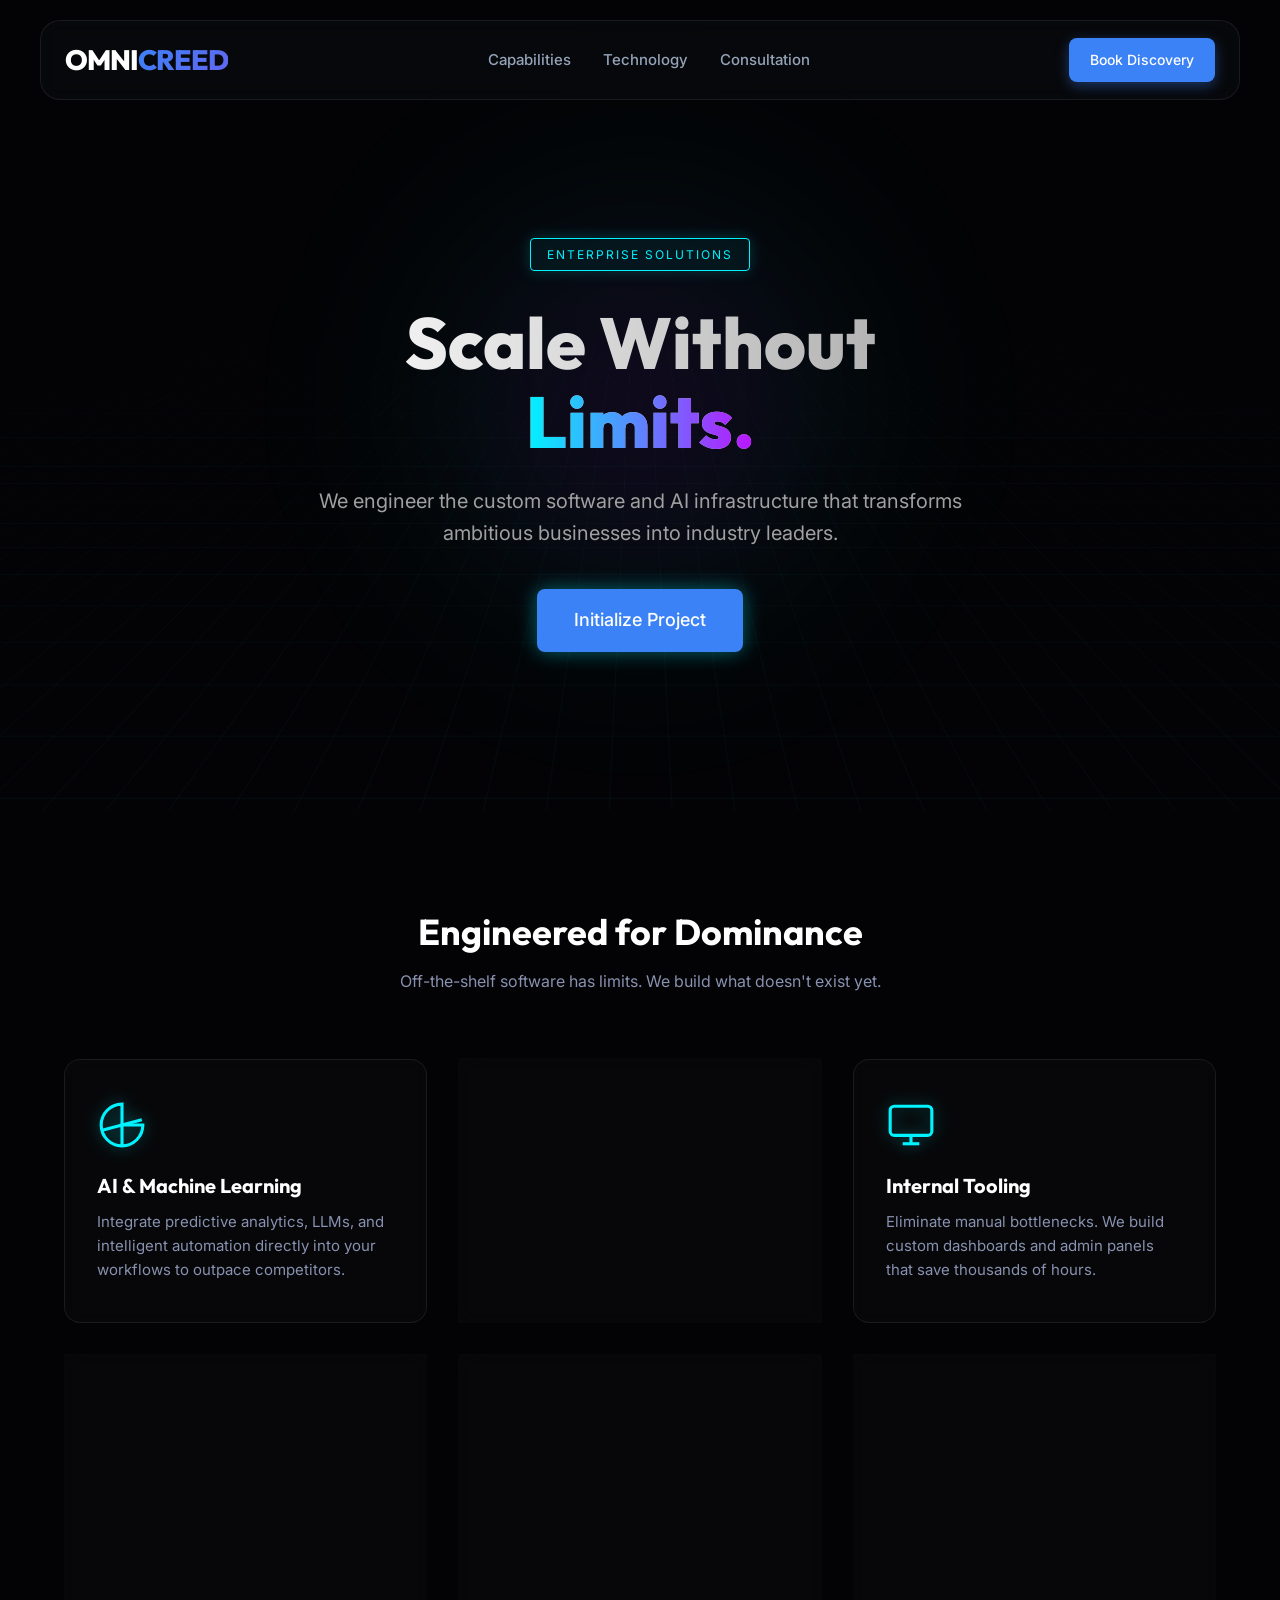
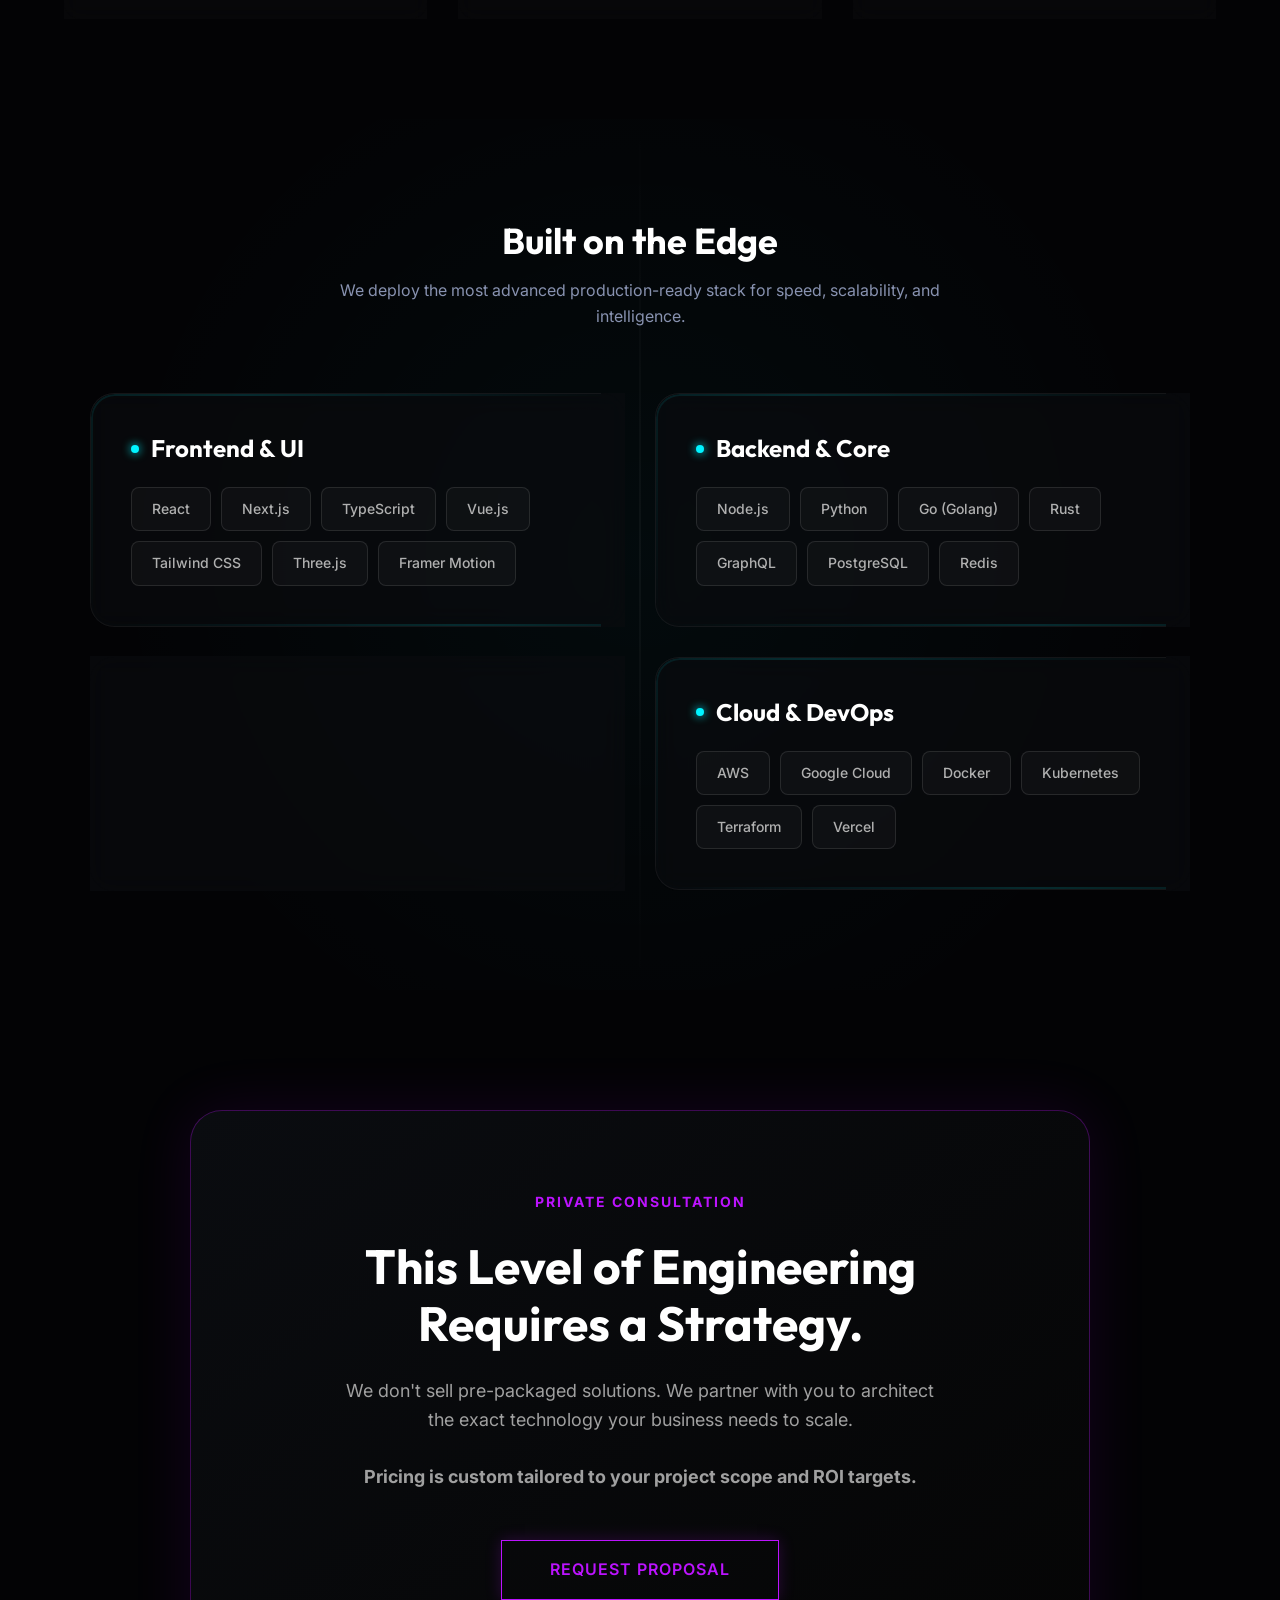
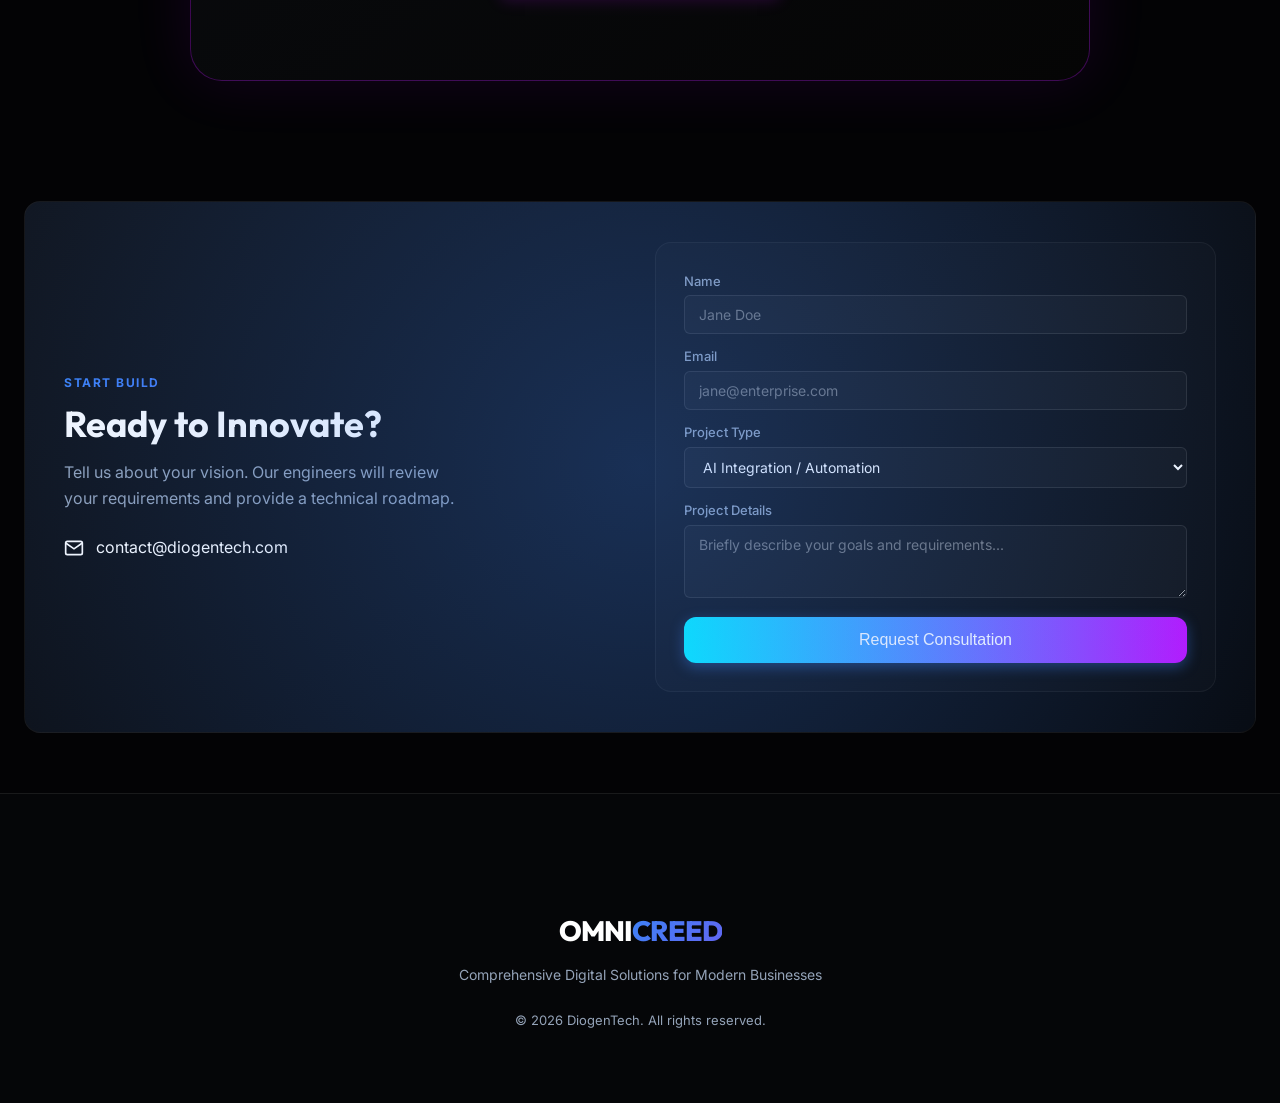
==== commit 1d028f17: "yeyeieyeiyeieyieiyeyi" ====
--- a/custom-software.html
+++ b/custom-software.html
@@ -6,7 +6,7 @@
     <meta name="viewport" content="width=device-width, initial-scale=1.0">
     <meta name="description"
         content="Enterprise-grade custom software and AI solutions. We build the technology that powers your next stage of growth.">
-    <title>Custom Software & AI | OmniCreed</title>
+    <title>Custom Software & AI | DiogenTech</title>
     <link rel="preconnect" href="https://fonts.googleapis.com">
     <link rel="preconnect" href="https://fonts.gstatic.com" crossorigin>
     <link
@@ -264,7 +264,7 @@
                         <path d="M4 4h16c1.1 0 2 .9 2 2v12c0 1.1-.9 2-2 2H4c-1.1 0-2-.9-2-2V6c0-1.1.9-2 2-2z" />
                         <path d="M22 6l-10 7L2 6" />
                     </svg>
-                    contact@omnicreed.com
+                    contact@diogentech.com
                 </div>
             </div>
             <div
@@ -304,7 +304,7 @@
             <a href="index.html" class="logo" style="display:block;margin-bottom:16px;">OMNI<span>CREED</span></a>
             <p style="color:var(--text-muted);font-size:14px;margin-bottom:24px;">Comprehensive Digital Solutions for
                 Modern Businesses</p>
-            <p style="color:var(--text-muted);font-size:13px;">&copy; 2026 OmniCreed. All rights reserved.</p>
+            <p style="color:var(--text-muted);font-size:13px;">&copy; 2026 DiogenTech. All rights reserved.</p>
         </div>
     </footer>
 
--- a/styles.css
+++ b/styles.css
@@ -1,61 +1,61 @@
 /* 
-   OmniCreed - High-End Agency Theme
+   DiogenTech - High-End Agency Theme
    Main Styling 
 */
 
 :root {
-    /* Color Palette - Dark Neutral Base + Accents */
-    --bg-dark: #0a0c10;
-    --bg-card: #13161c;
-    --bg-card-hover: #1c2029;
-    --text-main: #f0f4f8;
-    --text-muted: #94a3b8;
-
-    --primary: #3b82f6;
-    /* Vibrant Blue */
-    --primary-glow: rgba(59, 130, 246, 0.4);
-    --secondary: #6366f1;
-    /* Indigo */
-
-    --accent-gradient: linear-gradient(135deg, #3b82f6 0%, #6366f1 100%);
-
-    --border-color: rgba(255, 255, 255, 0.08);
-
-    /* Typography */
-    --font-sans: 'Inter', sans-serif;
-    --font-heading: 'Outfit', sans-serif;
-
-    /* Spacing */
-    --container-max: 1200px;
-    --header-height: 80px;
+  /* Color Palette - Dark Neutral Base + Accents */
+  --bg-dark: #0a0c10;
+  --bg-card: #13161c;
+  --bg-card-hover: #1c2029;
+  --text-main: #f0f4f8;
+  --text-muted: #94a3b8;
+
+  --primary: #3b82f6;
+  /* Vibrant Blue */
+  --primary-glow: rgba(59, 130, 246, 0.4);
+  --secondary: #6366f1;
+  /* Indigo */
+
+  --accent-gradient: linear-gradient(135deg, #3b82f6 0%, #6366f1 100%);
+
+  --border-color: rgba(255, 255, 255, 0.08);
+
+  /* Typography */
+  --font-sans: "Inter", sans-serif;
+  --font-heading: "Outfit", sans-serif;
+
+  /* Spacing */
+  --container-max: 1200px;
+  --header-height: 80px;
 }
 
 @media (max-width: 992px) {
-    .hidden-mobile {
-        display: none !important;
-    }
+  .hidden-mobile {
+    display: none !important;
+  }
 }
 
 /* Reset & Base */
 * {
-    margin: 0;
-    padding: 0;
-    box-sizing: border-box;
+  margin: 0;
+  padding: 0;
+  box-sizing: border-box;
 }
 
 html {
-    scroll-behavior: smooth;
-    scroll-padding-top: 120px;
-    /* Account for fixed header + spacing */
+  scroll-behavior: smooth;
+  scroll-padding-top: 120px;
+  /* Account for fixed header + spacing */
 }
 
 body {
-    background-color: var(--bg-dark);
-    color: var(--text-main);
-    font-family: var(--font-sans);
-    line-height: 1.6;
-    -webkit-font-smoothing: antialiased;
-    overflow-x: hidden;
+  background-color: var(--bg-dark);
+  color: var(--text-main);
+  font-family: var(--font-sans);
+  line-height: 1.6;
+  -webkit-font-smoothing: antialiased;
+  overflow-x: hidden;
 }
 
 h1,
@@ -63,1010 +63,1041 @@
 h3,
 h4,
 .logo {
-    font-family: var(--font-heading);
-    color: #fff;
-    line-height: 1.2;
+  font-family: var(--font-heading);
+  color: #fff;
+  line-height: 1.2;
 }
 
 a {
-    text-decoration: none;
-    color: inherit;
-    transition: all 0.3s ease;
+  text-decoration: none;
+  color: inherit;
+  transition: all 0.3s ease;
 }
 
 ul {
-    list-style: none;
+  list-style: none;
 }
 
 .container {
-    max-width: var(--container-max);
-    margin: 0 auto;
-    padding: 0 24px;
+  max-width: var(--container-max);
+  margin: 0 auto;
+  padding: 0 24px;
 }
 
 /* Utilities */
 .text-gradient {
-    background: var(--accent-gradient);
-    -webkit-background-clip: text;
-    -webkit-text-fill-color: transparent;
-    background-clip: text;
+  background: var(--accent-gradient);
+  -webkit-background-clip: text;
+  -webkit-text-fill-color: transparent;
+  background-clip: text;
 }
 
 /* Buttons */
 .btn {
-    display: inline-block;
-    padding: 12px 28px;
-    border-radius: 8px;
-    font-weight: 500;
-    font-size: 16px;
-    cursor: pointer;
-    transition: all 0.3s cubic-bezier(0.4, 0, 0.2, 1);
+  display: inline-block;
+  padding: 12px 28px;
+  border-radius: 8px;
+  font-weight: 500;
+  font-size: 16px;
+  cursor: pointer;
+  transition: all 0.3s cubic-bezier(0.4, 0, 0.2, 1);
 }
 
 .btn-sm {
-    padding: 10px 20px;
-    font-size: 14px;
+  padding: 10px 20px;
+  font-size: 14px;
 }
 
 .btn-lg {
-    padding: 16px 36px;
-    font-size: 18px;
+  padding: 16px 36px;
+  font-size: 18px;
 }
 
 .btn-primary {
-    background: var(--primary);
-    color: white;
-    box-shadow: 0 4px 14px var(--primary-glow);
-    border: 1px solid transparent;
+  background: var(--primary);
+  color: white;
+  box-shadow: 0 4px 14px var(--primary-glow);
+  border: 1px solid transparent;
 }
 
 .btn-primary:hover {
-    transform: translateY(-2px);
-    box-shadow: 0 6px 20px var(--primary-glow);
-    background: #2563eb;
+  transform: translateY(-2px);
+  box-shadow: 0 6px 20px var(--primary-glow);
+  background: #2563eb;
 }
 
 .btn-secondary {
-    background: rgba(255, 255, 255, 0.05);
-    color: white;
-    border: 1px solid var(--border-color);
+  background: rgba(255, 255, 255, 0.05);
+  color: white;
+  border: 1px solid var(--border-color);
 }
 
 .btn-secondary:hover {
-    background: rgba(255, 255, 255, 0.1);
-    border-color: rgba(255, 255, 255, 0.2);
+  background: rgba(255, 255, 255, 0.1);
+  border-color: rgba(255, 255, 255, 0.2);
 }
 
 /* Header */
 .site-header {
-    position: fixed;
-    top: 20px;
-    left: 0;
-    right: 0;
-    margin: 0 auto;
-    width: 94%;
-    max-width: 1200px;
-    height: var(--header-height);
-
-    /* Default background */
-    background-color: rgba(10, 12, 16, 0.6);
-
-    backdrop-filter: blur(12px);
-    border: 1px solid rgba(255, 255, 255, 0.08);
-    border-radius: 20px;
-    z-index: 1000;
-    display: flex;
-    align-items: center;
-    transition: all 0.3s ease;
+  position: fixed;
+  top: 20px;
+  left: 0;
+  right: 0;
+  margin: 0 auto;
+  width: 94%;
+  max-width: 1200px;
+  height: var(--header-height);
+
+  /* Default background */
+  background-color: rgba(10, 12, 16, 0.6);
+
+  backdrop-filter: blur(12px);
+  border: 1px solid rgba(255, 255, 255, 0.08);
+  border-radius: 20px;
+  z-index: 1000;
+  display: flex;
+  align-items: center;
+  transition: all 0.3s ease;
 }
 
 .site-header.scrolled {
-    background-color: rgba(10, 12, 16, 0.95);
-    box-shadow: 0 10px 30px -10px rgba(0, 0, 0, 0.5);
-    border-color: rgba(255, 255, 255, 0.15);
-    top: 10px;
-    /* Subtle movement on scroll or stay at 20px? Let's keep it at 20px or tighter */
+  background-color: rgba(10, 12, 16, 0.95);
+  box-shadow: 0 10px 30px -10px rgba(0, 0, 0, 0.5);
+  border-color: rgba(255, 255, 255, 0.15);
+  top: 10px;
+  /* Subtle movement on scroll or stay at 20px? Let's keep it at 20px or tighter */
 }
 
 .header-container {
-    width: 100%;
-    display: flex;
-    align-items: center;
-    justify-content: space-between;
+  width: 100%;
+  display: flex;
+  align-items: center;
+  justify-content: space-between;
 }
 
 .logo {
-    font-family: var(--font-heading);
-    font-weight: 800;
-    font-size: 28px;
-    letter-spacing: -1px;
-    text-transform: uppercase;
-    color: white;
-    text-decoration: none;
-    display: flex;
-    align-items: center;
+  font-family: var(--font-heading);
+  font-weight: 800;
+  font-size: 28px;
+  letter-spacing: -1px;
+  text-transform: uppercase;
+  color: white;
+  text-decoration: none;
+  display: flex;
+  align-items: center;
 }
 
 .logo span {
-    background: var(--accent-gradient);
-    -webkit-background-clip: text;
-    -webkit-text-fill-color: transparent;
-    background-clip: text;
-    color: transparent;
+  background: var(--accent-gradient);
+  -webkit-background-clip: text;
+  -webkit-text-fill-color: transparent;
+  background-clip: text;
+  color: transparent;
 }
 
 .main-nav ul {
-    display: flex;
-    gap: 32px;
+  display: flex;
+  gap: 32px;
 }
 
 .main-nav a {
-    font-size: 15px;
-    color: var(--text-muted);
-    font-weight: 500;
+  font-size: 15px;
+  color: var(--text-muted);
+  font-weight: 500;
 }
 
 .main-nav a:hover {
-    color: white;
+  color: white;
 }
 
 /* Hero Section */
 .hero-section {
-    position: relative;
-    padding-top: calc(var(--header-height) + 100px);
-    padding-bottom: 120px;
-    min-height: 90vh;
-    display: flex;
-    align-items: center;
-    overflow: hidden;
+  position: relative;
+  padding-top: calc(var(--header-height) + 100px);
+  padding-bottom: 120px;
+  min-height: 90vh;
+  display: flex;
+  align-items: center;
+  overflow: hidden;
 }
 
 .hero-bg-accent {
-    position: absolute;
-    top: -20%;
-    right: -10%;
-    width: 800px;
-    height: 800px;
-    background: radial-gradient(circle, rgba(59, 130, 246, 0.15) 0%, rgba(10, 12, 16, 0) 70%);
-    pointer-events: none;
-    z-index: 0;
+  position: absolute;
+  top: -20%;
+  right: -10%;
+  width: 800px;
+  height: 800px;
+  background: radial-gradient(
+    circle,
+    rgba(59, 130, 246, 0.15) 0%,
+    rgba(10, 12, 16, 0) 70%
+  );
+  pointer-events: none;
+  z-index: 0;
 }
 
 .hero-content {
-    position: relative;
-    z-index: 1;
-    max-width: 800px;
+  position: relative;
+  z-index: 1;
+  max-width: 800px;
 }
 
 .hero-title {
-    font-size: 64px;
-    font-weight: 800;
-    letter-spacing: -1.5px;
-    margin-bottom: 24px;
-    line-height: 1.1;
+  font-size: 64px;
+  font-weight: 800;
+  letter-spacing: -1.5px;
+  margin-bottom: 24px;
+  line-height: 1.1;
 }
 
 .hero-subtitle {
-    font-size: 20px;
-    color: var(--text-muted);
-    max-width: 600px;
-    margin-bottom: 40px;
+  font-size: 20px;
+  color: var(--text-muted);
+  max-width: 600px;
+  margin-bottom: 40px;
 }
 
 .hero-cta-group {
-    display: flex;
-    gap: 16px;
+  display: flex;
+  gap: 16px;
 }
 
 /* Trust Strip */
 .trust-strip {
-    border-top: 1px solid var(--border-color);
-    border-bottom: 1px solid var(--border-color);
-    padding: 32px 0;
-    background: rgba(255, 255, 255, 0.01);
+  border-top: 1px solid var(--border-color);
+  border-bottom: 1px solid var(--border-color);
+  padding: 32px 0;
+  background: rgba(255, 255, 255, 0.01);
 }
 
 .trust-container {
-    display: flex;
-    align-items: center;
-    justify-content: space-between;
-    flex-wrap: wrap;
-    gap: 32px;
+  display: flex;
+  align-items: center;
+  justify-content: space-between;
+  flex-wrap: wrap;
+  gap: 32px;
 }
 
 .trust-label {
-    font-size: 14px;
-    text-transform: uppercase;
-    letter-spacing: 1px;
-    color: var(--text-muted);
-    font-weight: 600;
+  font-size: 14px;
+  text-transform: uppercase;
+  letter-spacing: 1px;
+  color: var(--text-muted);
+  font-weight: 600;
 }
 
 .trust-metrics {
-    display: flex;
-    gap: 48px;
+  display: flex;
+  gap: 48px;
 }
 
 .metric-item {
-    display: flex;
-    align-items: center;
-    gap: 12px;
+  display: flex;
+  align-items: center;
+  gap: 12px;
 }
 
 .metric-value {
-    font-family: var(--font-heading);
-    font-weight: 700;
-    font-size: 24px;
-    color: white;
+  font-family: var(--font-heading);
+  font-weight: 700;
+  font-size: 24px;
+  color: white;
 }
 
 .metric-desc {
-    font-size: 14px;
-    color: var(--text-muted);
+  font-size: 14px;
+  color: var(--text-muted);
 }
 
 /* Section Header */
 .section-header {
-    text-align: center;
-    margin-bottom: 64px;
-    max-width: 700px;
-    margin-left: auto;
-    margin-right: auto;
+  text-align: center;
+  margin-bottom: 64px;
+  max-width: 700px;
+  margin-left: auto;
+  margin-right: auto;
 }
 
 .section-title {
-    font-size: 40px;
-    margin-bottom: 16px;
-    letter-spacing: -1px;
+  font-size: 40px;
+  margin-bottom: 16px;
+  letter-spacing: -1px;
 }
 
 .section-desc {
-    color: var(--text-muted);
-    font-size: 18px;
+  color: var(--text-muted);
+  font-size: 18px;
 }
 
 /* Services */
 .services-section {
-    padding: 120px 0;
+  padding: 120px 0;
 }
 
 .services-grid {
-    display: grid;
-    grid-template-columns: repeat(auto-fit, minmax(300px, 1fr));
-    gap: 24px;
+  display: grid;
+  grid-template-columns: repeat(auto-fit, minmax(300px, 1fr));
+  gap: 24px;
 }
 
 .service-card {
-    background: var(--bg-card);
-    border: 1px solid var(--border-color);
-    padding: 40px;
-    border-radius: 16px;
-    transition: all 0.3s ease;
-    cursor: pointer;
-    display: block;
-    text-decoration: none;
-    color: inherit;
+  background: var(--bg-card);
+  border: 1px solid var(--border-color);
+  padding: 40px;
+  border-radius: 16px;
+  transition: all 0.3s ease;
+  cursor: pointer;
+  display: block;
+  text-decoration: none;
+  color: inherit;
 }
 
 .service-card:hover {
-    transform: translateY(-5px);
-    background: var(--bg-card-hover);
-    border-color: rgba(59, 130, 246, 0.3);
-    box-shadow: 0 20px 40px -10px rgba(0, 0, 0, 0.5);
+  transform: translateY(-5px);
+  background: var(--bg-card-hover);
+  border-color: rgba(59, 130, 246, 0.3);
+  box-shadow: 0 20px 40px -10px rgba(0, 0, 0, 0.5);
 }
 
 .service-icon {
-    width: 48px;
-    height: 48px;
-    margin-bottom: 24px;
-    color: var(--primary);
-    background: rgba(59, 130, 246, 0.1);
-    border-radius: 10px;
-    display: flex;
-    align-items: center;
-    justify-content: center;
-    padding: 10px;
+  width: 48px;
+  height: 48px;
+  margin-bottom: 24px;
+  color: var(--primary);
+  background: rgba(59, 130, 246, 0.1);
+  border-radius: 10px;
+  display: flex;
+  align-items: center;
+  justify-content: center;
+  padding: 10px;
 }
 
 .service-card h3 {
-    font-size: 20px;
-    margin-bottom: 12px;
+  font-size: 20px;
+  margin-bottom: 12px;
 }
 
 .service-card p {
-    color: var(--text-muted);
-    font-size: 15px;
-    line-height: 1.6;
+  color: var(--text-muted);
+  font-size: 15px;
+  line-height: 1.6;
 }
 
 /* Process */
 .process-section {
-    padding: 100px 0;
-    position: relative;
-    background: linear-gradient(180deg, var(--bg-dark) 0%, #0f1218 100%);
+  padding: 100px 0;
+  position: relative;
+  background: linear-gradient(180deg, var(--bg-dark) 0%, #0f1218 100%);
 }
 
 .process-steps {
-    display: flex;
-    align-items: flex-start;
-    justify-content: space-between;
-    position: relative;
+  display: flex;
+  align-items: flex-start;
+  justify-content: space-between;
+  position: relative;
 }
 
 .step-item {
-    flex: 1;
-    position: relative;
-    z-index: 2;
-    padding-right: 20px;
+  flex: 1;
+  position: relative;
+  z-index: 2;
+  padding-right: 20px;
 }
 
 .step-number {
-    font-size: 64px;
-    font-weight: 800;
-    color: rgba(255, 255, 255, 0.05);
-    line-height: 1;
-    margin-bottom: -20px;
-    margin-left: -10px;
+  font-size: 64px;
+  font-weight: 800;
+  color: rgba(255, 255, 255, 0.05);
+  line-height: 1;
+  margin-bottom: -20px;
+  margin-left: -10px;
 }
 
 .step-item h4 {
-    font-size: 20px;
-    margin-bottom: 8px;
-    color: var(--primary);
+  font-size: 20px;
+  margin-bottom: 8px;
+  color: var(--primary);
 }
 
 .step-item p {
-    font-size: 14px;
-    color: var(--text-muted);
+  font-size: 14px;
+  color: var(--text-muted);
 }
 
 .step-connector {
-    flex-grow: 1;
-    height: 1px;
-    background: var(--border-color);
-    margin-top: 40px;
-    display: block;
+  flex-grow: 1;
+  height: 1px;
+  background: var(--border-color);
+  margin-top: 40px;
+  display: block;
 }
 
 .step-item:last-child {
-    padding-right: 0;
+  padding-right: 0;
 }
 
 .step-connector:last-child {
-    display: none;
+  display: none;
 }
 
 /* Why Choose Us */
 .why-us-section {
-    padding: 120px 0;
+  padding: 120px 0;
 }
 
 .why-us-grid {
-    display: grid;
-    grid-template-columns: 1fr 1fr;
-    gap: 80px;
-    align-items: center;
+  display: grid;
+  grid-template-columns: 1fr 1fr;
+  gap: 80px;
+  align-items: center;
 }
 
 .why-us-intro {
-    font-size: 24px;
-    font-weight: 500;
-    margin-bottom: 40px;
-    line-height: 1.4;
+  font-size: 24px;
+  font-weight: 500;
+  margin-bottom: 40px;
+  line-height: 1.4;
 }
 
 .why-us-list li {
-    display: flex;
-    gap: 16px;
-    margin-bottom: 24px;
+  display: flex;
+  gap: 16px;
+  margin-bottom: 24px;
 }
 
 .list-icon {
-    width: 24px;
-    height: 24px;
-    background: var(--primary);
-    border-radius: 50%;
-    display: flex;
-    align-items: center;
-    justify-content: center;
-    font-size: 12px;
-    color: white;
-    flex-shrink: 0;
-    margin-top: 4px;
+  width: 24px;
+  height: 24px;
+  background: var(--primary);
+  border-radius: 50%;
+  display: flex;
+  align-items: center;
+  justify-content: center;
+  font-size: 12px;
+  color: white;
+  flex-shrink: 0;
+  margin-top: 4px;
 }
 
 .why-us-list strong {
-    display: block;
-    font-size: 18px;
-    margin-bottom: 4px;
-    color: white;
+  display: block;
+  font-size: 18px;
+  margin-bottom: 4px;
+  color: white;
 }
 
 .why-us-list p {
-    color: var(--text-muted);
+  color: var(--text-muted);
 }
 
 .why-us-visual {
-    position: relative;
-    height: 500px;
-    background: var(--bg-card);
-    border-radius: 24px;
-    border: 1px solid var(--border-color);
-    overflow: hidden;
+  position: relative;
+  height: 500px;
+  background: var(--bg-card);
+  border-radius: 24px;
+  border: 1px solid var(--border-color);
+  overflow: hidden;
 }
 
 .abstract-shape {
-    position: absolute;
-    top: -50%;
-    left: -50%;
-    width: 200%;
-    height: 200%;
-    background: radial-gradient(circle, rgba(99, 102, 241, 0.1) 0%, rgba(10, 12, 16, 0) 50%);
-    animation: rotate 20s linear infinite;
+  position: absolute;
+  top: -50%;
+  left: -50%;
+  width: 200%;
+  height: 200%;
+  background: radial-gradient(
+    circle,
+    rgba(99, 102, 241, 0.1) 0%,
+    rgba(10, 12, 16, 0) 50%
+  );
+  animation: rotate 20s linear infinite;
 }
 
 @keyframes rotate {
-    from {
-        transform: rotate(0deg);
-    }
-
-    to {
-        transform: rotate(360deg);
-    }
+  from {
+    transform: rotate(0deg);
+  }
+
+  to {
+    transform: rotate(360deg);
+  }
 }
 
 .card-visual {
-    position: absolute;
-    background: rgba(255, 255, 255, 0.05);
-    backdrop-filter: blur(20px);
-    border: 1px solid rgba(255, 255, 255, 0.1);
-    padding: 20px;
-    border-radius: 16px;
-    box-shadow: 0 20px 40px rgba(0, 0, 0, 0.3);
+  position: absolute;
+  background: rgba(255, 255, 255, 0.05);
+  backdrop-filter: blur(20px);
+  border: 1px solid rgba(255, 255, 255, 0.1);
+  padding: 20px;
+  border-radius: 16px;
+  box-shadow: 0 20px 40px rgba(0, 0, 0, 0.3);
 }
 
 .card-1 {
-    top: 25%;
-    left: 15%;
-    width: 260px;
+  top: 25%;
+  left: 15%;
+  width: 260px;
 }
 
 .card-header {
-    display: flex;
-    justify-content: space-between;
-    align-items: center;
-    margin-bottom: 12px;
+  display: flex;
+  justify-content: space-between;
+  align-items: center;
+  margin-bottom: 12px;
 }
 
 .card-header span {
-    font-size: 14px;
-    color: var(--text-muted);
+  font-size: 14px;
+  color: var(--text-muted);
 }
 
 .badge-success {
-    background: rgba(74, 222, 128, 0.15);
-    color: #4ade80;
-    padding: 4px 8px;
-    border-radius: 12px;
-    font-size: 12px !important;
-    font-weight: 700;
+  background: rgba(74, 222, 128, 0.15);
+  color: #4ade80;
+  padding: 4px 8px;
+  border-radius: 12px;
+  font-size: 12px !important;
+  font-weight: 700;
 }
 
 .graph-wrapper {
-    width: 100%;
-    height: 80px;
-    overflow: hidden;
-    position: relative;
-    border-bottom: 1px solid rgba(255, 255, 255, 0.05);
+  width: 100%;
+  height: 80px;
+  overflow: hidden;
+  position: relative;
+  border-bottom: 1px solid rgba(255, 255, 255, 0.05);
 }
 
 .graph-path-line {
-    stroke-dasharray: 200;
+  stroke-dasharray: 200;
+  stroke-dashoffset: 200;
+  animation: drawGraph 2.5s ease-out forwards infinite;
+}
+
+.graph-path-fill {
+  opacity: 0;
+  animation: fadeGraph 2.5s ease-out forwards infinite;
+}
+
+@keyframes drawGraph {
+  0% {
     stroke-dashoffset: 200;
-    animation: drawGraph 2.5s ease-out forwards infinite;
-}
-
-.graph-path-fill {
+  }
+
+  40% {
+    stroke-dashoffset: 0;
+  }
+
+  90% {
+    stroke-dashoffset: 0;
+  }
+
+  /* Pause */
+  100% {
+    stroke-dashoffset: 0;
+  }
+}
+
+@keyframes fadeGraph {
+  0% {
     opacity: 0;
-    animation: fadeGraph 2.5s ease-out forwards infinite;
-}
-
-@keyframes drawGraph {
-    0% {
-        stroke-dashoffset: 200;
-    }
-
-    40% {
-        stroke-dashoffset: 0;
-    }
-
-    90% {
-        stroke-dashoffset: 0;
-    }
-
-    /* Pause */
-    100% {
-        stroke-dashoffset: 0;
-    }
-}
-
-@keyframes fadeGraph {
-    0% {
-        opacity: 0;
-    }
-
-    40% {
-        opacity: 1;
-    }
-
-    90% {
-        opacity: 1;
-    }
-
-    /* Pause */
-    100% {
-        opacity: 1;
-    }
+  }
+
+  40% {
+    opacity: 1;
+  }
+
+  90% {
+    opacity: 1;
+  }
+
+  /* Pause */
+  100% {
+    opacity: 1;
+  }
 }
 
 .card-2 {
-    bottom: 20%;
-    right: 15%;
-    width: 180px;
+  bottom: 20%;
+  right: 15%;
+  width: 180px;
 }
 
 /* Removed old cta-section styles to avoid duplication, new definition is below */
 
 .cta-bg-glimmer {
-    position: absolute;
-    top: -50%;
-    left: -50%;
-    width: 200%;
-    height: 200%;
-    background: radial-gradient(circle, rgba(59, 130, 246, 0.3) 0%, rgba(0, 0, 0, 0) 60%);
-    pointer-events: none;
+  position: absolute;
+  top: -50%;
+  left: -50%;
+  width: 200%;
+  height: 200%;
+  background: radial-gradient(
+    circle,
+    rgba(59, 130, 246, 0.3) 0%,
+    rgba(0, 0, 0, 0) 60%
+  );
+  pointer-events: none;
 }
 
 .cta-content {
-    position: relative;
-    z-index: 1;
+  position: relative;
+  z-index: 1;
 }
 
 .cta-title {
-    font-size: 48px;
-    margin-bottom: 16px;
+  font-size: 48px;
+  margin-bottom: 16px;
 }
 
 .cta-text {
-    font-size: 20px;
-    color: rgba(255, 255, 255, 0.8);
-    margin-bottom: 40px;
+  font-size: 20px;
+  color: rgba(255, 255, 255, 0.8);
+  margin-bottom: 40px;
 }
 
 /* Detailed Contact Form */
 .contact-form-detailed {
-    width: 100%;
+  width: 100%;
 }
 
 .form-group {
-    margin-bottom: 12px;
+  margin-bottom: 12px;
 }
 
 .form-group label {
-    display: block;
-    margin-bottom: 4px;
-    color: var(--text-muted);
-    font-size: 13px;
-    font-weight: 500;
+  display: block;
+  margin-bottom: 4px;
+  color: var(--text-muted);
+  font-size: 13px;
+  font-weight: 500;
 }
 
 .form-group input,
 .form-group textarea {
-    width: 100%;
-    background: rgba(255, 255, 255, 0.03);
-    border: 1px solid rgba(255, 255, 255, 0.1);
-    border-radius: 6px;
-    padding: 10px 14px;
-    color: white;
-    font-size: 14px;
-    font-family: var(--font-sans);
-    transition: all 0.3s ease;
-    resize: vertical;
+  width: 100%;
+  background: rgba(255, 255, 255, 0.03);
+  border: 1px solid rgba(255, 255, 255, 0.1);
+  border-radius: 6px;
+  padding: 10px 14px;
+  color: white;
+  font-size: 14px;
+  font-family: var(--font-sans);
+  transition: all 0.3s ease;
+  resize: vertical;
 }
 
 .form-group input:focus,
 .form-group textarea:focus {
-    background: rgba(255, 255, 255, 0.08);
-    border-color: var(--primary);
-    box-shadow: 0 0 0 3px rgba(59, 130, 246, 0.1);
+  background: rgba(255, 255, 255, 0.08);
+  border-color: var(--primary);
+  box-shadow: 0 0 0 3px rgba(59, 130, 246, 0.1);
 }
 
 .cta-section {
-    padding: 40px 0;
-    margin: 30px 24px;
-    border-radius: 16px;
-    /* Elegant dark background instead of harsh blue */
-    background: linear-gradient(145deg, #0f1218 0%, #050608 100%);
-    border: 1px solid rgba(255, 255, 255, 0.05);
-    position: relative;
-    overflow: hidden;
+  padding: 40px 0;
+  margin: 30px 24px;
+  border-radius: 16px;
+  /* Elegant dark background instead of harsh blue */
+  background: linear-gradient(145deg, #0f1218 0%, #050608 100%);
+  border: 1px solid rgba(255, 255, 255, 0.05);
+  position: relative;
+  overflow: hidden;
 }
 
 .cta-grid {
-    display: grid;
-    grid-template-columns: 1fr 1fr;
-    gap: 30px;
-    align-items: center;
+  display: grid;
+  grid-template-columns: 1fr 1fr;
+  gap: 30px;
+  align-items: center;
 }
 
 @media (max-width: 900px) {
-    .cta-grid {
-        grid-template-columns: 1fr;
-        gap: 40px;
-    }
+  .cta-grid {
+    grid-template-columns: 1fr;
+    gap: 40px;
+  }
 }
 
 /* Footer */
 .site-footer {
-    border-top: 1px solid var(--border-color);
-    padding: 80px 0 32px;
-    background: #050608;
+  border-top: 1px solid var(--border-color);
+  padding: 80px 0 32px;
+  background: #050608;
 }
 
 .footer-grid {
-    display: grid;
-    grid-template-columns: 2fr 1fr 1fr 1fr;
-    gap: 64px;
-    margin-bottom: 64px;
+  display: grid;
+  grid-template-columns: 2fr 1fr 1fr 1fr;
+  gap: 64px;
+  margin-bottom: 64px;
 }
 
 .footer-tagline {
-    color: var(--text-muted);
-    margin-top: 16px;
+  color: var(--text-muted);
+  margin-top: 16px;
 }
 
 .footer-links h4 {
-    font-size: 16px;
-    margin-bottom: 24px;
-    color: white;
+  font-size: 16px;
+  margin-bottom: 24px;
+  color: white;
 }
 
 .footer-links li {
-    margin-bottom: 12px;
+  margin-bottom: 12px;
 }
 
 .footer-links a {
-    color: var(--text-muted);
-    font-size: 14px;
+  color: var(--text-muted);
+  font-size: 14px;
 }
 
 .footer-links a:hover {
-    color: var(--primary);
+  color: var(--primary);
 }
 
 .footer-bottom {
-    border-top: 1px solid var(--border-color);
-    padding-top: 32px;
-    text-align: center;
-    color: var(--text-muted);
-    font-size: 13px;
+  border-top: 1px solid var(--border-color);
+  padding-top: 32px;
+  text-align: center;
+  color: var(--text-muted);
+  font-size: 13px;
 }
 
 /* Responsive */
 @media (max-width: 992px) {
-    .hero-title {
-        font-size: 48px;
-    }
-
-    .process-steps {
-        flex-direction: column;
-        gap: 32px;
-    }
-
-    .step-connector {
-        display: none;
-    }
-
-    .why-us-grid {
-        grid-template-columns: 1fr;
-    }
-
-    .footer-grid {
-        grid-template-columns: 1fr 1fr;
-        gap: 40px;
-    }
-
-    .main-nav {
-        display: none;
-        /* For simplicity in this iteration, typically a burger menu */
-    }
+  .hero-title {
+    font-size: 48px;
+  }
+
+  .process-steps {
+    flex-direction: column;
+    gap: 32px;
+  }
+
+  .step-connector {
+    display: none;
+  }
+
+  .why-us-grid {
+    grid-template-columns: 1fr;
+  }
+
+  .footer-grid {
+    grid-template-columns: 1fr 1fr;
+    gap: 40px;
+  }
+
+  .main-nav {
+    display: none;
+    /* For simplicity in this iteration, typically a burger menu */
+  }
 }
 
 @media (max-width: 768px) {
-    .trust-container {
-        flex-direction: column;
-        align-items: flex-start;
-    }
-
-    .trust-metrics {
-        flex-wrap: wrap;
-        gap: 24px;
-    }
+  .trust-container {
+    flex-direction: column;
+    align-items: flex-start;
+  }
+
+  .trust-metrics {
+    flex-wrap: wrap;
+    gap: 24px;
+  }
 }
 
 /* Pricing Section */
 .pricing-section {
-    padding: 100px 0;
-    background: linear-gradient(180deg, var(--bg-dark) 0%, #0f1218 100%);
+  padding: 100px 0;
+  background: linear-gradient(180deg, var(--bg-dark) 0%, #0f1218 100%);
 }
 
 .pricing-grid {
-    display: grid;
-    grid-template-columns: repeat(auto-fit, minmax(300px, 1fr));
-    gap: 32px;
-    margin-top: 64px;
+  display: grid;
+  grid-template-columns: repeat(auto-fit, minmax(300px, 1fr));
+  gap: 32px;
+  margin-top: 64px;
 }
 
 .pricing-card {
-    background: var(--bg-card);
-    border: 1px solid var(--border-color);
-    border-radius: 20px;
-    padding: 40px;
-    position: relative;
-    transition: all 0.3s ease;
-    display: flex;
-    flex-direction: column;
+  background: var(--bg-card);
+  border: 1px solid var(--border-color);
+  border-radius: 20px;
+  padding: 40px;
+  position: relative;
+  transition: all 0.3s ease;
+  display: flex;
+  flex-direction: column;
 }
 
 .pricing-card:hover {
-    transform: translateY(-8px);
-    border-color: rgba(59, 130, 246, 0.4);
-    box-shadow: 0 20px 40px -10px rgba(0, 0, 0, 0.5);
+  transform: translateY(-8px);
+  border-color: rgba(59, 130, 246, 0.4);
+  box-shadow: 0 20px 40px -10px rgba(0, 0, 0, 0.5);
 }
 
 .pricing-card.featured {
-    background: linear-gradient(145deg, #1e2330 0%, #13161c 100%);
-    border-color: rgba(59, 130, 246, 0.3);
+  background: linear-gradient(145deg, #1e2330 0%, #13161c 100%);
+  border-color: rgba(59, 130, 246, 0.3);
 }
 
 .popular-badge {
-    position: absolute;
-    top: -12px;
-    left: 50%;
-    transform: translateX(-50%);
-    background: var(--primary);
-    color: white;
-    padding: 6px 16px;
-    border-radius: 20px;
-    font-size: 12px;
-    font-weight: 700;
-    text-transform: uppercase;
-    letter-spacing: 1px;
-    box-shadow: 0 4px 12px rgba(59, 130, 246, 0.4);
+  position: absolute;
+  top: -12px;
+  left: 50%;
+  transform: translateX(-50%);
+  background: var(--primary);
+  color: white;
+  padding: 6px 16px;
+  border-radius: 20px;
+  font-size: 12px;
+  font-weight: 700;
+  text-transform: uppercase;
+  letter-spacing: 1px;
+  box-shadow: 0 4px 12px rgba(59, 130, 246, 0.4);
 }
 
 .price-header {
-    text-align: center;
-    margin-bottom: 32px;
+  text-align: center;
+  margin-bottom: 32px;
 }
 
 .plan-name {
-    font-size: 18px;
-    color: var(--text-muted);
-    font-weight: 500;
-    margin-bottom: 16px;
-    display: block;
+  font-size: 18px;
+  color: var(--text-muted);
+  font-weight: 500;
+  margin-bottom: 16px;
+  display: block;
 }
 
 .price-amount {
-    font-size: 48px;
-    font-weight: 800;
-    color: white;
-    font-family: var(--font-heading);
-    line-height: 1;
+  font-size: 48px;
+  font-weight: 800;
+  color: white;
+  font-family: var(--font-heading);
+  line-height: 1;
 }
 
 .price-period {
-    font-size: 16px;
-    color: var(--text-muted);
-    font-weight: 400;
+  font-size: 16px;
+  color: var(--text-muted);
+  font-weight: 400;
 }
 
 .plan-features {
-    margin-bottom: 32px;
-    flex-grow: 1;
+  margin-bottom: 32px;
+  flex-grow: 1;
 }
 
 .plan-features li {
-    display: flex;
-    align-items: center;
-    gap: 12px;
-    margin-bottom: 16px;
-    color: var(--text-main);
-    font-size: 15px;
+  display: flex;
+  align-items: center;
+  gap: 12px;
+  margin-bottom: 16px;
+  color: var(--text-main);
+  font-size: 15px;
 }
 
 .feature-icon {
-    color: var(--primary);
-    flex-shrink: 0;
+  color: var(--primary);
+  flex-shrink: 0;
 }
 
 .pricing-cta {
-    width: 100%;
-    text-align: center;
-    margin-top: auto;
+  width: 100%;
+  text-align: center;
+  margin-top: auto;
 }
 
 /* Form Select Styling */
 select,
 select option {
-    background: #13161c;
-    color: #f0f4f8;
+  background: #13161c;
+  color: #f0f4f8;
 }
 
 select option:checked {
-    background: #3b82f6;
-    color: white;
+  background: #3b82f6;
+  color: white;
 }
 
 /* Process / How We Work */
 .process-section {
-    padding: 120px 0;
-    background: linear-gradient(180deg, var(--bg-dark) 0%, #0c0e13 50%, var(--bg-dark) 100%);
+  padding: 120px 0;
+  background: linear-gradient(
+    180deg,
+    var(--bg-dark) 0%,
+    #0c0e13 50%,
+    var(--bg-dark) 100%
+  );
 }
 
 .process-steps {
-    display: grid;
-    grid-template-columns: 1fr auto 1fr auto 1fr auto 1fr;
-    align-items: start;
-    gap: 0;
-    max-width: 1100px;
+  display: grid;
+  grid-template-columns: 1fr auto 1fr auto 1fr auto 1fr;
+  align-items: start;
+  gap: 0;
+  max-width: 1100px;
+  margin: 0 auto;
+}
+
+.step-item {
+  padding: 32px 24px;
+  position: relative;
+  text-align: center;
+}
+
+.step-number {
+  font-size: 72px;
+  font-weight: 800;
+  font-family: var(--font-heading);
+  background: linear-gradient(
+    180deg,
+    rgba(59, 130, 246, 0.2) 0%,
+    transparent 100%
+  );
+  -webkit-background-clip: text;
+  -webkit-text-fill-color: transparent;
+  background-clip: text;
+  line-height: 1;
+  margin-bottom: 16px;
+  user-select: none;
+}
+
+.step-item h4 {
+  font-size: 18px;
+  font-weight: 700;
+  color: #fff;
+  margin-bottom: 10px;
+  font-family: var(--font-heading);
+}
+
+.step-item p {
+  font-size: 14px;
+  color: var(--text-muted);
+  line-height: 1.6;
+}
+
+.step-connector {
+  width: 48px;
+  height: 2px;
+  background: linear-gradient(
+    90deg,
+    rgba(59, 130, 246, 0.5) 0%,
+    rgba(99, 102, 241, 0.3) 100%
+  );
+  align-self: center;
+  margin-top: -20px;
+  border-radius: 1px;
+  position: relative;
+}
+
+.step-connector::after {
+  content: "";
+  position: absolute;
+  right: -3px;
+  top: -3px;
+  width: 8px;
+  height: 8px;
+  border-radius: 50%;
+  background: var(--primary);
+  box-shadow: 0 0 10px rgba(59, 130, 246, 0.5);
+}
+
+@media (max-width: 992px) {
+  .process-steps {
+    grid-template-columns: 1fr;
+    gap: 8px;
+    max-width: 400px;
+  }
+
+  .step-connector {
+    width: 2px;
+    height: 32px;
     margin: 0 auto;
-}
-
-.step-item {
-    padding: 32px 24px;
-    position: relative;
-    text-align: center;
-}
-
-.step-number {
-    font-size: 72px;
-    font-weight: 800;
-    font-family: var(--font-heading);
-    background: linear-gradient(180deg, rgba(59, 130, 246, 0.2) 0%, transparent 100%);
-    -webkit-background-clip: text;
-    -webkit-text-fill-color: transparent;
-    background-clip: text;
-    line-height: 1;
-    margin-bottom: 16px;
-    user-select: none;
-}
-
-.step-item h4 {
-    font-size: 18px;
-    font-weight: 700;
-    color: #fff;
-    margin-bottom: 10px;
-    font-family: var(--font-heading);
-}
-
-.step-item p {
-    font-size: 14px;
-    color: var(--text-muted);
-    line-height: 1.6;
-}
-
-.step-connector {
-    width: 48px;
-    height: 2px;
-    background: linear-gradient(90deg, rgba(59, 130, 246, 0.5) 0%, rgba(99, 102, 241, 0.3) 100%);
-    align-self: center;
-    margin-top: -20px;
-    border-radius: 1px;
-    position: relative;
-}
-
-.step-connector::after {
-    content: '';
-    position: absolute;
+    background: linear-gradient(
+      180deg,
+      rgba(59, 130, 246, 0.5) 0%,
+      rgba(99, 102, 241, 0.3) 100%
+    );
+  }
+
+  .step-connector::after {
     right: -3px;
-    top: -3px;
-    width: 8px;
-    height: 8px;
-    border-radius: 50%;
-    background: var(--primary);
-    box-shadow: 0 0 10px rgba(59, 130, 246, 0.5);
-}
-
-@media (max-width: 992px) {
-    .process-steps {
-        grid-template-columns: 1fr;
-        gap: 8px;
-        max-width: 400px;
-    }
-
-    .step-connector {
-        width: 2px;
-        height: 32px;
-        margin: 0 auto;
-        background: linear-gradient(180deg, rgba(59, 130, 246, 0.5) 0%, rgba(99, 102, 241, 0.3) 100%);
-    }
-
-    .step-connector::after {
-        right: -3px;
-        top: auto;
-        bottom: -3px;
-    }
+    top: auto;
+    bottom: -3px;
+  }
 }
 
 /* Mobile Navigation */
 .mobile-menu-toggle {
+  display: none;
+  background: none;
+  border: none;
+  color: white;
+  font-size: 24px;
+  cursor: pointer;
+  z-index: 1001;
+}
+
+.mobile-nav {
+  position: fixed;
+  top: 0;
+  right: -100%;
+  width: 300px;
+  height: 100vh;
+  background: var(--bg-card);
+  border-left: 1px solid var(--border-color);
+  padding: 100px 40px;
+  transition:
+    right 0.3s cubic-bezier(0.4, 0, 0.2, 1),
+    visibility 0.3s;
+  z-index: 999;
+  display: flex;
+  flex-direction: column;
+  gap: 24px;
+  box-shadow: -20px 0 40px rgba(0, 0, 0, 0.5);
+  visibility: hidden;
+}
+
+.mobile-nav.open {
+  right: 0;
+  visibility: visible;
+}
+
+.mobile-nav a {
+  font-size: 18px;
+  font-weight: 500;
+  color: var(--text-main);
+  padding: 12px 0;
+  border-bottom: 1px solid rgba(255, 255, 255, 0.05);
+}
+
+.mobile-nav-overlay {
+  position: fixed;
+  top: 0;
+  left: 0;
+  width: 100%;
+  height: 100%;
+  background: rgba(0, 0, 0, 0.7);
+  backdrop-filter: blur(4px);
+  z-index: 998;
+  opacity: 0;
+  visibility: hidden;
+  transition: all 0.3s ease;
+}
+
+.mobile-nav-overlay.open {
+  opacity: 1;
+  visibility: visible;
+}
+
+@media (max-width: 992px) {
+  .main-nav {
     display: none;
-    background: none;
-    border: none;
-    color: white;
-    font-size: 24px;
-    cursor: pointer;
-    z-index: 1001;
-}
-
-.mobile-nav {
-    position: fixed;
-    top: 0;
-    right: -100%;
-    width: 300px;
-    height: 100vh;
-    background: var(--bg-card);
-    border-left: 1px solid var(--border-color);
-    padding: 100px 40px;
-    transition: right 0.3s cubic-bezier(0.4, 0, 0.2, 1), visibility 0.3s;
-    z-index: 999;
-    display: flex;
-    flex-direction: column;
-    gap: 24px;
-    box-shadow: -20px 0 40px rgba(0, 0, 0, 0.5);
-    visibility: hidden;
-}
-
-.mobile-nav.open {
-    right: 0;
-    visibility: visible;
-}
-
-.mobile-nav a {
-    font-size: 18px;
-    font-weight: 500;
-    color: var(--text-main);
-    padding: 12px 0;
-    border-bottom: 1px solid rgba(255, 255, 255, 0.05);
-}
-
-.mobile-nav-overlay {
-    position: fixed;
-    top: 0;
-    left: 0;
-    width: 100%;
-    height: 100%;
-    background: rgba(0, 0, 0, 0.7);
-    backdrop-filter: blur(4px);
-    z-index: 998;
-    opacity: 0;
-    visibility: hidden;
-    transition: all 0.3s ease;
-}
-
-.mobile-nav-overlay.open {
-    opacity: 1;
-    visibility: visible;
-}
-
-@media (max-width: 992px) {
-    .main-nav {
-        display: none;
-    }
-
-    .mobile-menu-toggle {
-        display: block;
-    }
-}+  }
+
+  .mobile-menu-toggle {
+    display: block;
+  }
+}
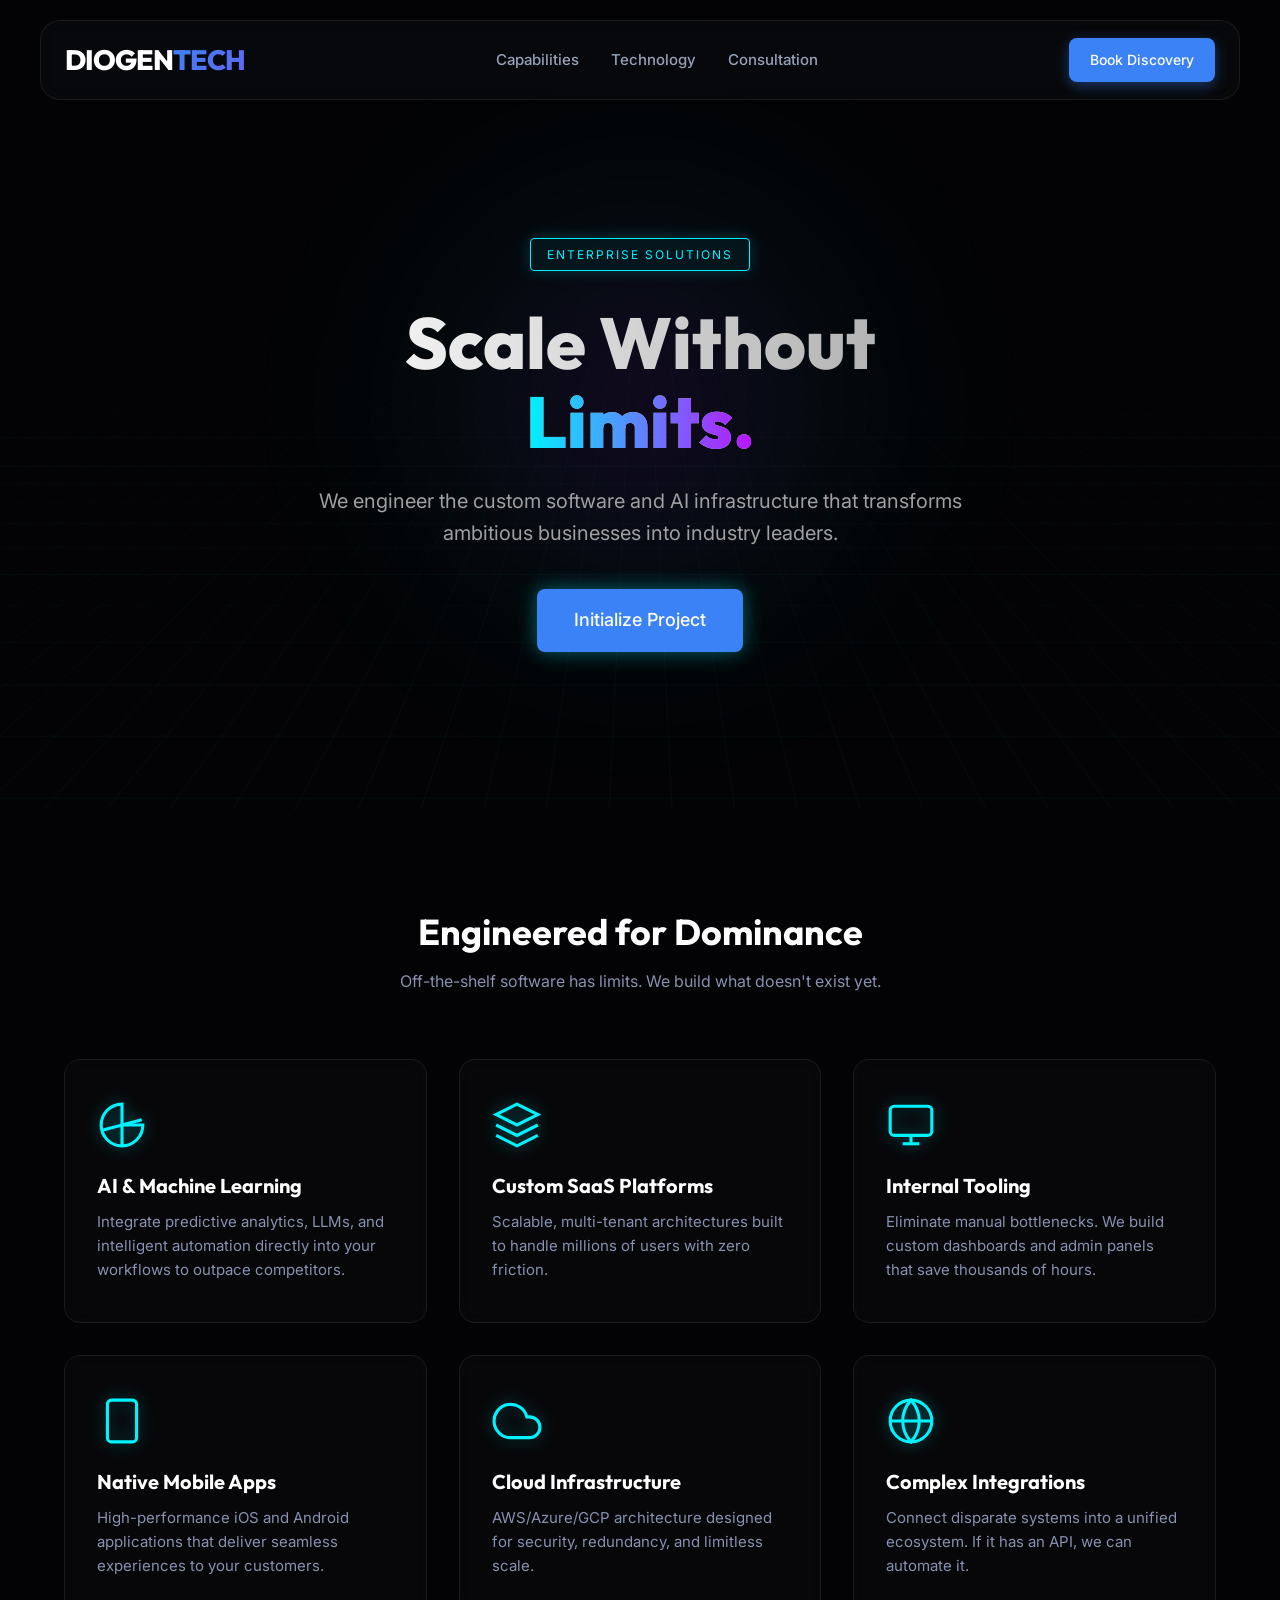
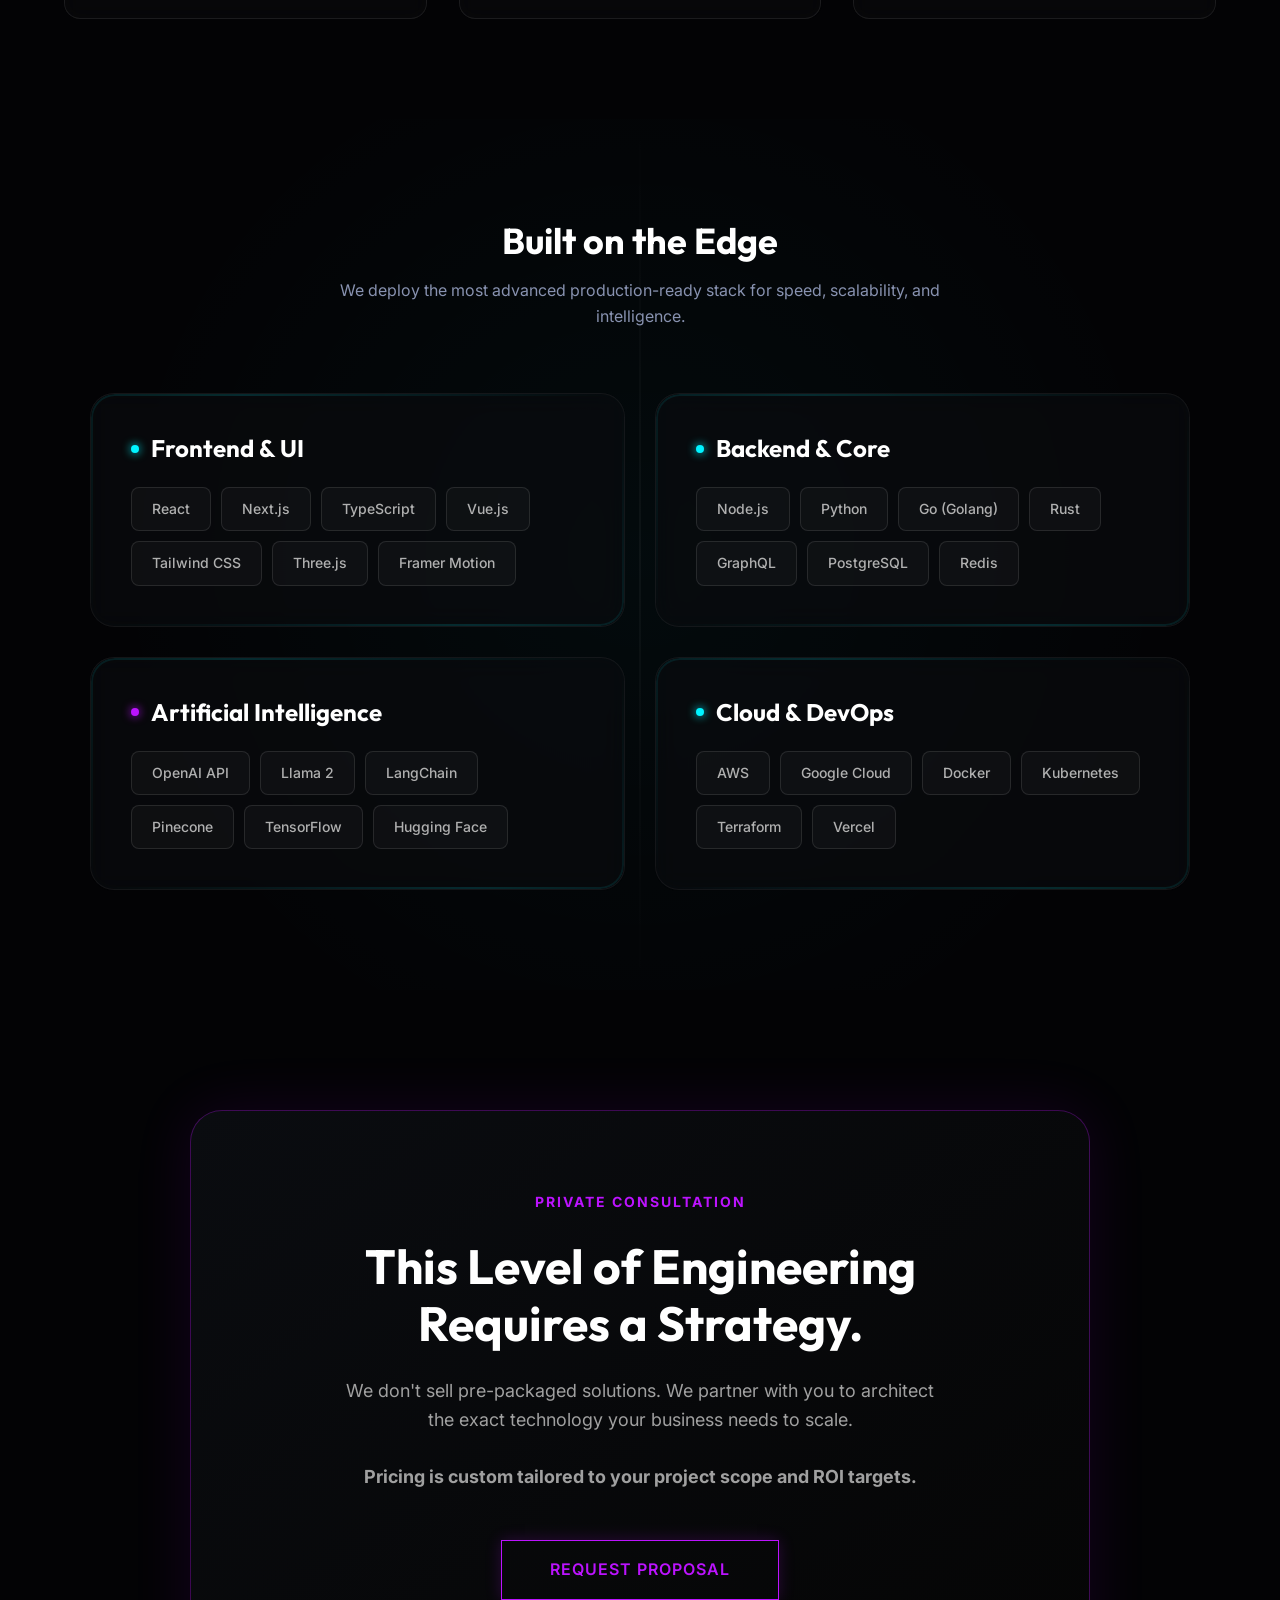
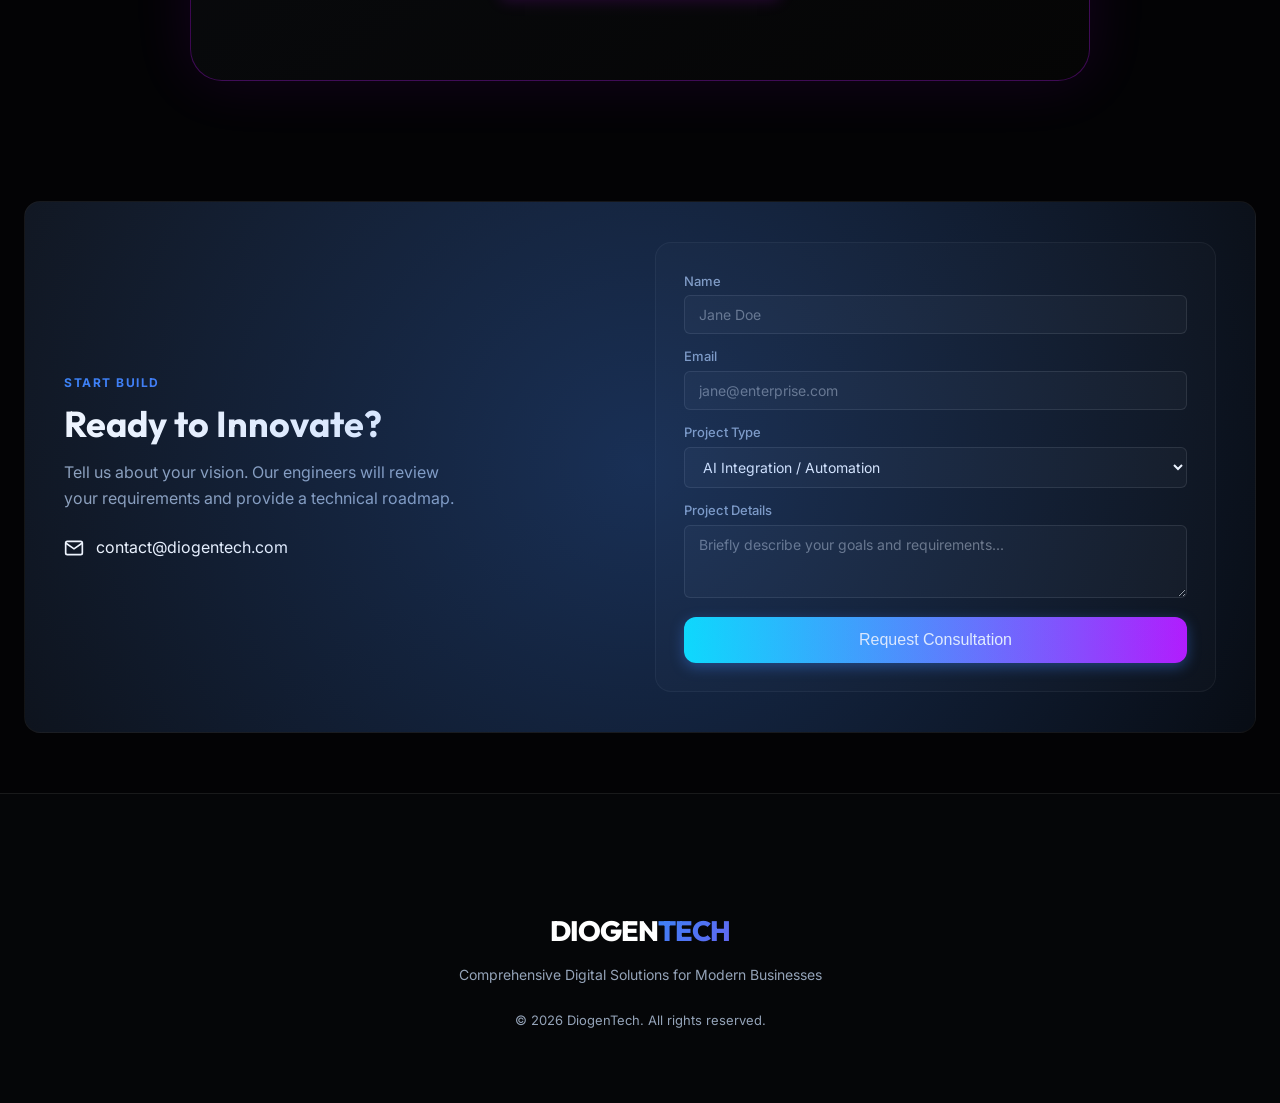
==== commit 640fc93b: "meow" ====
--- a/custom-software.html
+++ b/custom-software.html
@@ -29,7 +29,7 @@
     <!-- Header -->
     <header class="site-header">
         <div class="container header-container">
-            <a href="index.html" class="logo">OMNI<span>CREED</span></a>
+            <a href="index.html" class="logo">DIOGEN<span>TECH</span></a>
             <nav class="main-nav">
                 <ul>
                     <li><a href="#capabilities">Capabilities</a></li>
@@ -301,7 +301,7 @@
     <!-- Footer -->
     <footer class="site-footer">
         <div class="container" style="text-align:center;padding:40px 24px;">
-            <a href="index.html" class="logo" style="display:block;margin-bottom:16px;">OMNI<span>CREED</span></a>
+            <a href="index.html" class="logo" style="display:block;margin-bottom:16px;">DIOGEN<span>TECH</span></a>
             <p style="color:var(--text-muted);font-size:14px;margin-bottom:24px;">Comprehensive Digital Solutions for
                 Modern Businesses</p>
             <p style="color:var(--text-muted);font-size:13px;">&copy; 2026 DiogenTech. All rights reserved.</p>
